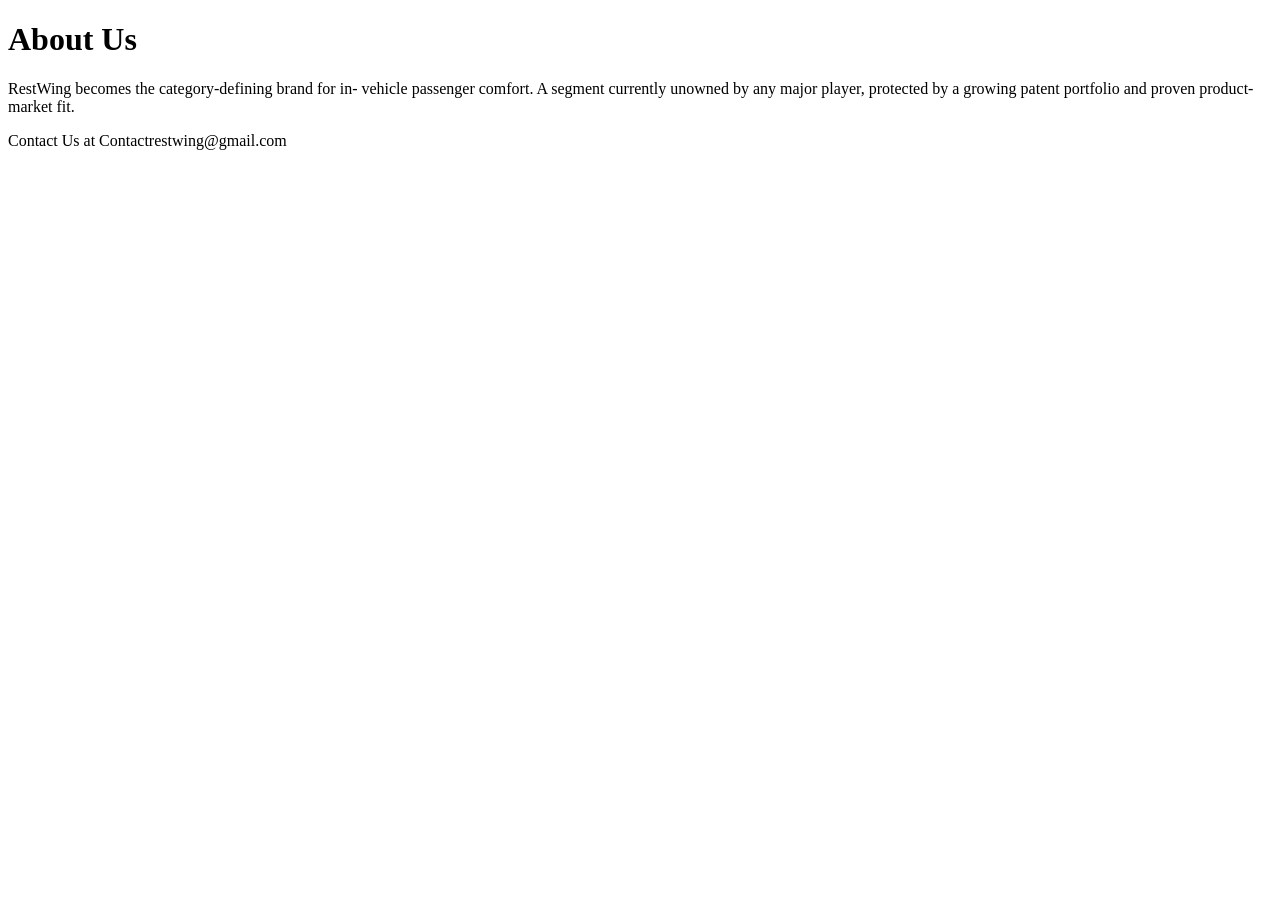
==== aboutus.html @ cfd84441 "added content to 'about us'" ====
<!DOCTYPE html>
<html lang="en">
<head>
    <meta charset="UTF-8">
    <meta name="viewport" content="width=device-width, initial-scale=1.0">
    <title>About Us</title>
</head>
<body>
    <h1>About Us</h1>
    <p>RestWing becomes the category-defining brand for in-
vehicle passenger comfort. A segment currently unowned
by any major player, protected by a growing patent
portfolio and proven product-market fit.</p>
     <footer>Contact Us at Contactrestwing@gmail.com</footer>
</body>
</html>
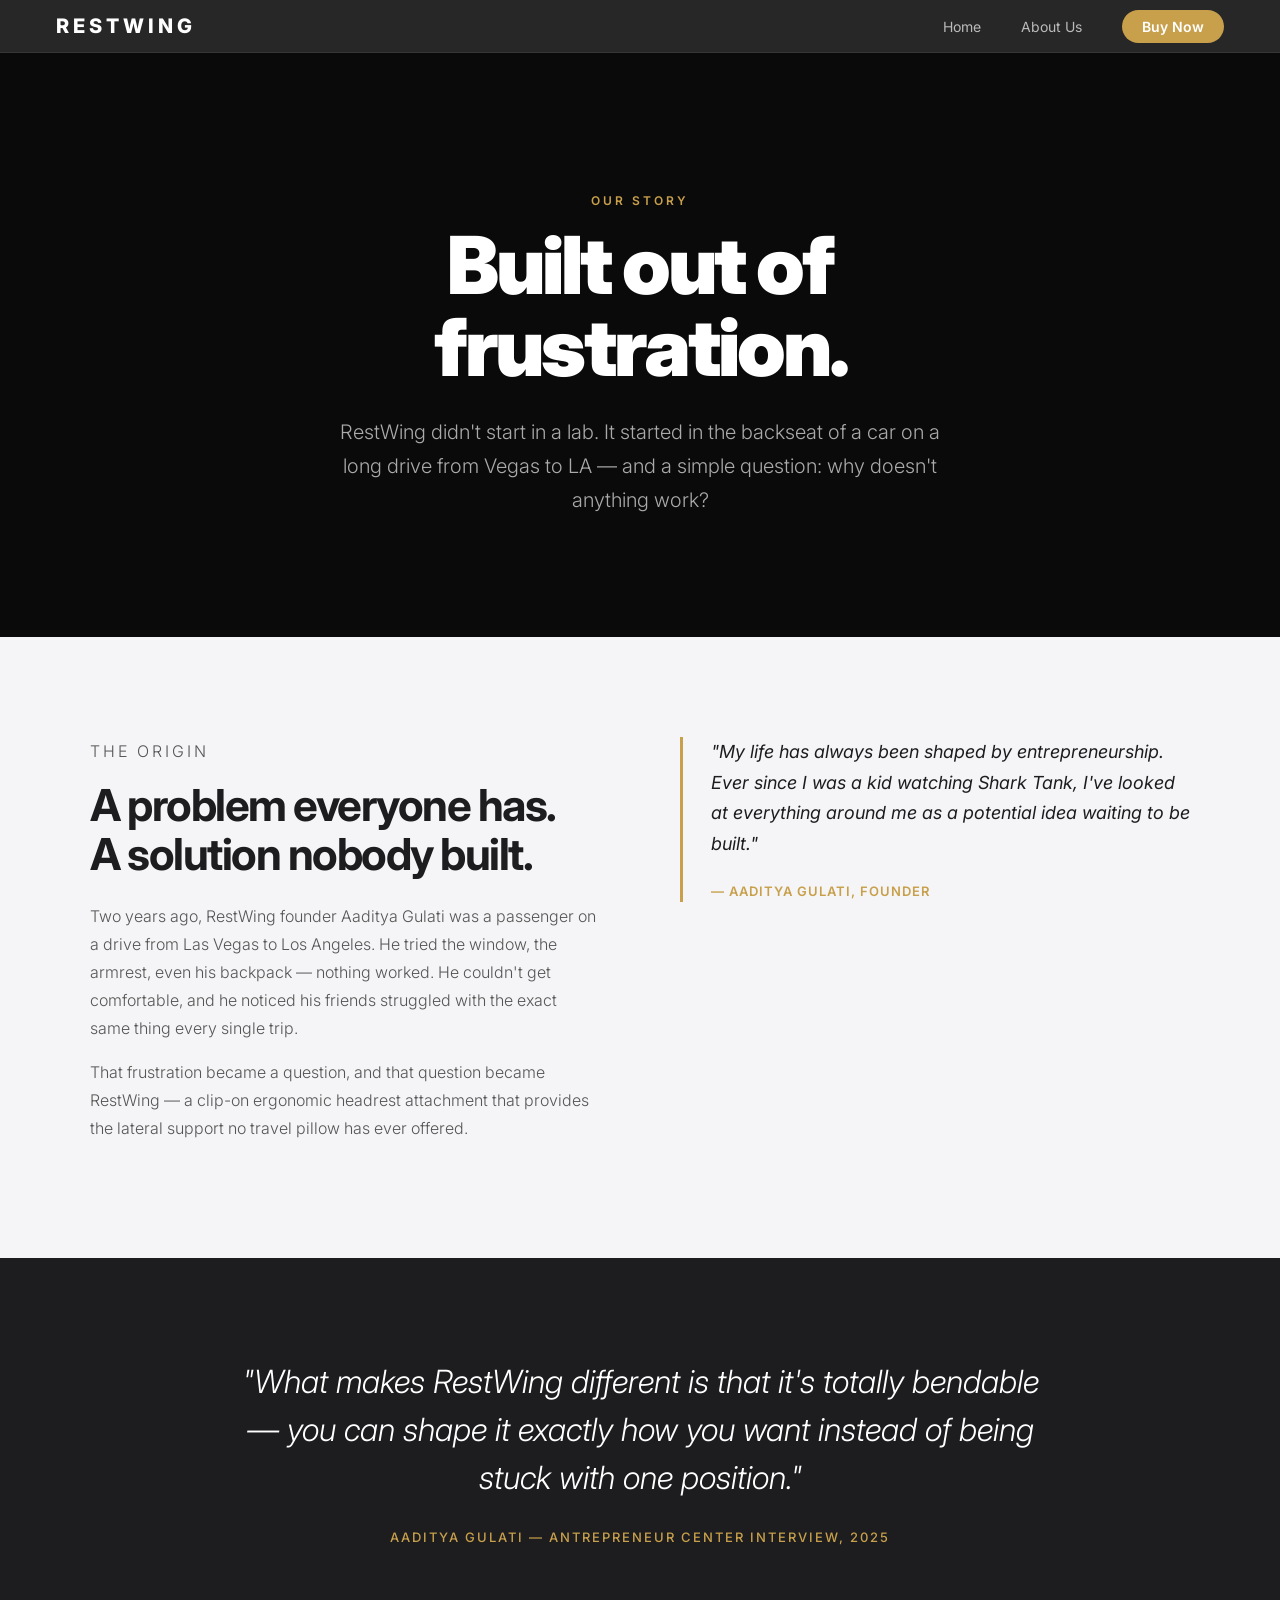
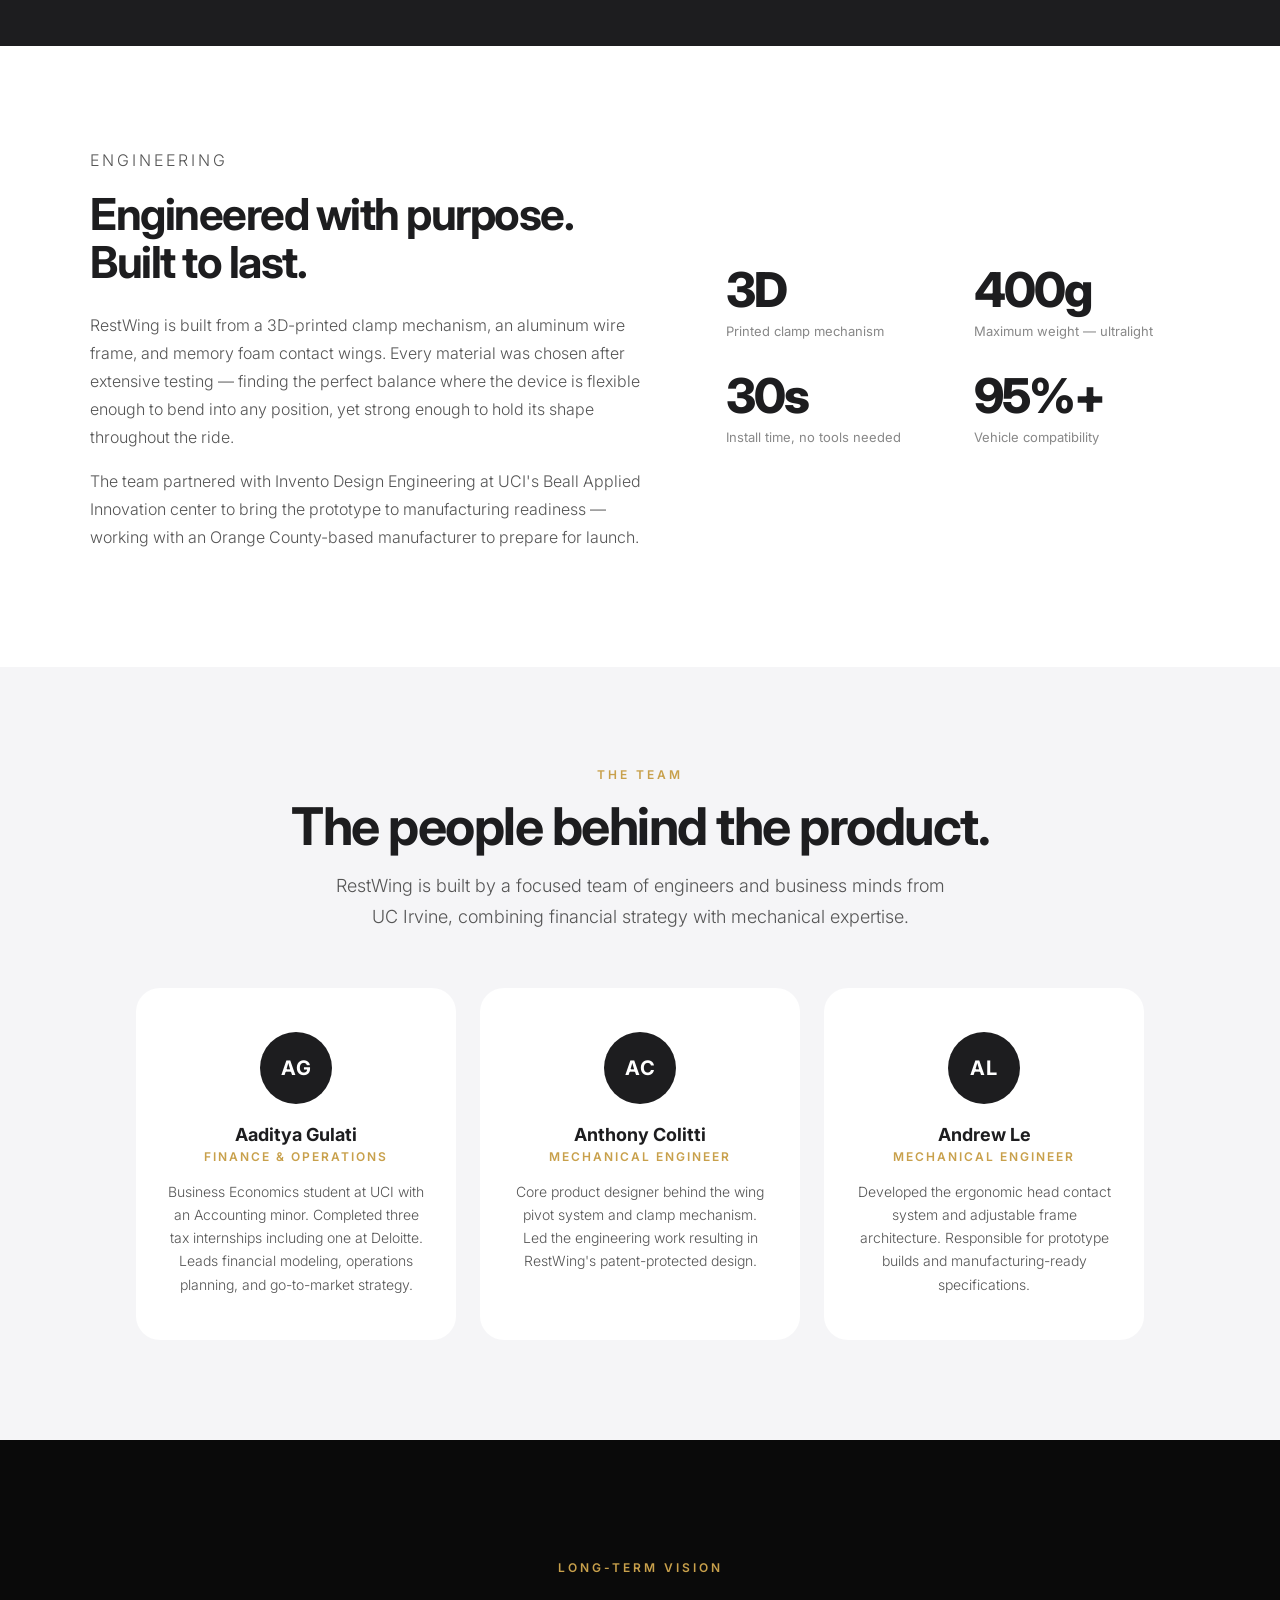
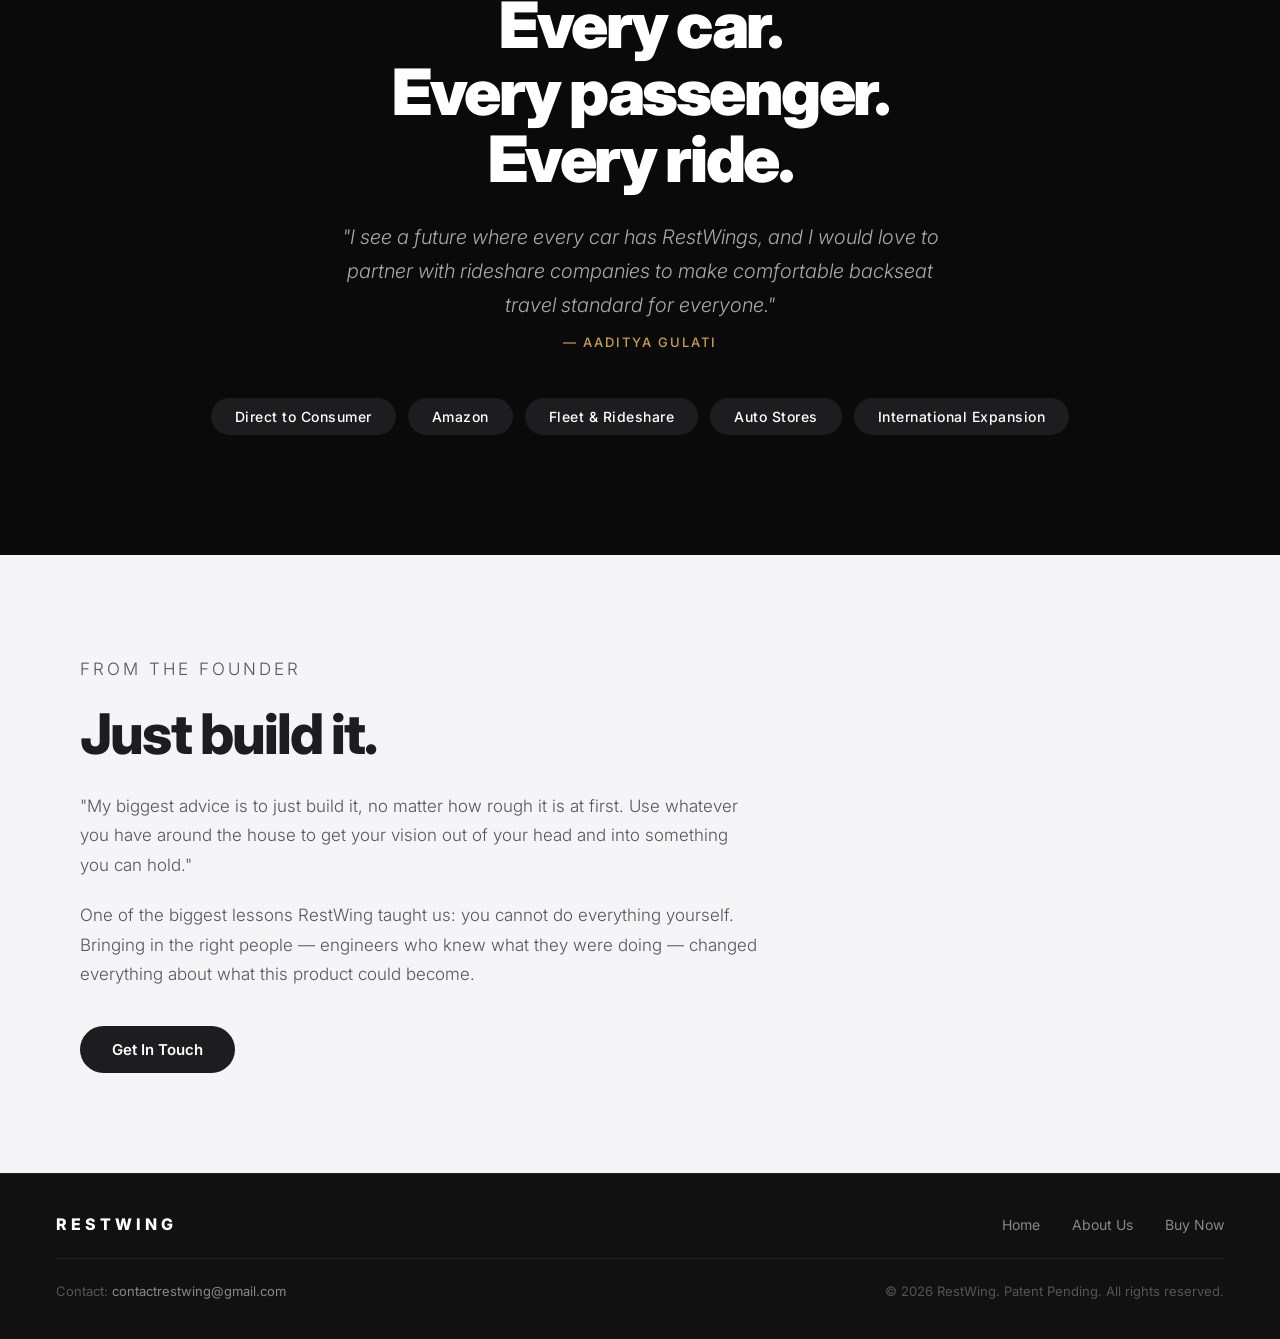
==== commit 0027fdce: "Added 'About US' UI" ====
--- a/aboutus.html
+++ b/aboutus.html
@@ -3,14 +3,205 @@
 <head>
     <meta charset="UTF-8">
     <meta name="viewport" content="width=device-width, initial-scale=1.0">
-    <title>About Us</title>
+    <title>About Us — RestWing</title>
+    <link rel="stylesheet" href="page.css">
+    <link href="https://fonts.googleapis.com/css2?family=Inter:wght@300;400;500;600;700;800;900&display=swap" rel="stylesheet">
 </head>
 <body>
-    <h1>About Us</h1>
-    <p>RestWing becomes the category-defining brand for in-
-vehicle passenger comfort. A segment currently unowned
-by any major player, protected by a growing patent
-portfolio and proven product-market fit.</p>
-     <footer>Contact Us at Contactrestwing@gmail.com</footer>
+
+    <!-- Sticky Navigation Bar -->
+    <header class="navbar">
+        <div class="nav-brand">RestWing</div>
+        <nav class="nav-links">
+            <a href="index.html">Home</a>
+            <a href="aboutus.html">About Us</a>
+            <a href="#" class="nav-cta">Buy Now</a>
+        </nav>
+    </header>
+
+    <!-- Page Hero -->
+    <section class="about-hero">
+        <p class="eyebrow center">Our Story</p>
+        <h1 class="about-hero-title">Built out of<br>frustration.</h1>
+        <p class="about-hero-sub">
+            RestWing didn't start in a lab. It started in the backseat of a car
+            on a long drive from Vegas to LA — and a simple question: why doesn't anything work?
+        </p>
+    </section>
+
+    <!-- Origin Story -->
+    <section class="story-section">
+        <div class="story-inner">
+            <div class="story-text">
+                <p class="eyebrow">The Origin</p>
+                <h2>A problem everyone has.<br>A solution nobody built.</h2>
+                <p>
+                    Two years ago, RestWing founder Aaditya Gulati was a passenger on a drive from
+                    Las Vegas to Los Angeles. He tried the window, the armrest, even his backpack —
+                    nothing worked. He couldn't get comfortable, and he noticed his friends struggled
+                    with the exact same thing every single trip.
+                </p>
+                <p>
+                    That frustration became a question, and that question became RestWing —
+                    a clip-on ergonomic headrest attachment that provides the lateral support
+                    no travel pillow has ever offered.
+                </p>
+            </div>
+            <div class="story-quote-wrap">
+                <blockquote class="story-quote">
+                    "My life has always been shaped by entrepreneurship. Ever since I was a kid
+                    watching Shark Tank, I've looked at everything around me as a potential idea
+                    waiting to be built."
+                    <cite>— Aaditya Gulati, Founder</cite>
+                </blockquote>
+            </div>
+        </div>
+    </section>
+
+    <!-- Big Pull Quote -->
+    <section class="pullquote-section">
+        <p class="pullquote-text">
+            "What makes RestWing different is that it's totally bendable —
+            you can shape it exactly how you want instead of being stuck with one position."
+        </p>
+        <span class="pullquote-attr">Aaditya Gulati &mdash; ANTrepreneur Center Interview, 2025</span>
+    </section>
+
+    <!-- How It's Built -->
+    <section class="built-section">
+        <div class="built-inner">
+            <div class="built-text">
+                <p class="eyebrow">Engineering</p>
+                <h2>Engineered with purpose.<br>Built to last.</h2>
+                <p>
+                    RestWing is built from a 3D-printed clamp mechanism, an aluminum wire frame,
+                    and memory foam contact wings. Every material was chosen after extensive testing —
+                    finding the perfect balance where the device is flexible enough to bend into any
+                    position, yet strong enough to hold its shape throughout the ride.
+                </p>
+                <p>
+                    The team partnered with Invento Design Engineering at UCI's Beall Applied
+                    Innovation center to bring the prototype to manufacturing readiness —
+                    working with an Orange County-based manufacturer to prepare for launch.
+                </p>
+            </div>
+            <div class="built-stats">
+                <div class="built-stat">
+                    <span class="built-num">3D</span>
+                    <span class="built-label">Printed clamp mechanism</span>
+                </div>
+                <div class="built-stat">
+                    <span class="built-num">400g</span>
+                    <span class="built-label">Maximum weight — ultralight</span>
+                </div>
+                <div class="built-stat">
+                    <span class="built-num">30s</span>
+                    <span class="built-label">Install time, no tools needed</span>
+                </div>
+                <div class="built-stat">
+                    <span class="built-num">95%+</span>
+                    <span class="built-label">Vehicle compatibility</span>
+                </div>
+            </div>
+        </div>
+    </section>
+
+    <!-- Team Section -->
+    <section class="team-section">
+        <p class="eyebrow center">The Team</p>
+        <h2 class="section-title center">The people behind the product.</h2>
+        <p class="section-sub center">
+            RestWing is built by a focused team of engineers and business minds from UC Irvine,
+            combining financial strategy with mechanical expertise.
+        </p>
+        <div class="team-grid">
+
+            <div class="team-card">
+                <div class="team-avatar">AG</div>
+                <h3>Aaditya Gulati</h3>
+                <p class="team-role">Finance &amp; Operations</p>
+                <p class="team-bio">
+                    Business Economics student at UCI with an Accounting minor. Completed three
+                    tax internships including one at Deloitte. Leads financial modeling, operations
+                    planning, and go-to-market strategy.
+                </p>
+            </div>
+
+            <div class="team-card">
+                <div class="team-avatar">AC</div>
+                <h3>Anthony Colitti</h3>
+                <p class="team-role">Mechanical Engineer</p>
+                <p class="team-bio">
+                    Core product designer behind the wing pivot system and clamp mechanism.
+                    Led the engineering work resulting in RestWing's patent-protected design.
+                </p>
+            </div>
+
+            <div class="team-card">
+                <div class="team-avatar">AL</div>
+                <h3>Andrew Le</h3>
+                <p class="team-role">Mechanical Engineer</p>
+                <p class="team-bio">
+                    Developed the ergonomic head contact system and adjustable frame architecture.
+                    Responsible for prototype builds and manufacturing-ready specifications.
+                </p>
+            </div>
+
+        </div>
+    </section>
+
+    <!-- Vision Section -->
+    <section class="vision-section">
+        <p class="eyebrow gold center">Long-Term Vision</p>
+        <h2 class="vision-title">Every car.<br>Every passenger.<br>Every ride.</h2>
+        <p class="vision-sub">
+            "I see a future where every car has RestWings, and I would love to partner
+            with rideshare companies to make comfortable backseat travel standard for everyone."
+        </p>
+        <span class="vision-attr">— Aaditya Gulati</span>
+        <div class="vision-tags">
+            <span class="tag">Direct to Consumer</span>
+            <span class="tag">Amazon</span>
+            <span class="tag">Fleet &amp; Rideshare</span>
+            <span class="tag">Auto Stores</span>
+            <span class="tag">International Expansion</span>
+        </div>
+    </section>
+
+    <!-- Founder Advice -->
+    <section class="advice-section">
+        <div class="advice-inner">
+            <p class="eyebrow">From the Founder</p>
+            <h2>Just build it.</h2>
+            <p>
+                "My biggest advice is to just build it, no matter how rough it is at first.
+                Use whatever you have around the house to get your vision out of your head
+                and into something you can hold."
+            </p>
+            <p>
+                One of the biggest lessons RestWing taught us: you cannot do everything yourself.
+                Bringing in the right people — engineers who knew what they were doing —
+                changed everything about what this product could become.
+            </p>
+            <a href="mailto:contactrestwing@gmail.com" class="btn-dark">Get In Touch</a>
+        </div>
+    </section>
+
+    <!-- Footer -->
+    <footer class="footer">
+        <div class="footer-top">
+            <span class="footer-brand">RestWing</span>
+            <nav class="footer-nav">
+                <a href="index.html">Home</a>
+                <a href="aboutus.html">About Us</a>
+                <a href="#">Buy Now</a>
+            </nav>
+        </div>
+        <div class="footer-bottom">
+            <p>Contact: <a href="mailto:contactrestwing@gmail.com">contactrestwing@gmail.com</a></p>
+            <p>&copy; 2026 RestWing. Patent Pending. All rights reserved.</p>
+        </div>
+    </footer>
+
 </body>
-</html>+</html>
--- a/page.css
+++ b/page.css
@@ -0,0 +1,932 @@
+/* ===========================
+   Global Reset & Base
+=========================== */
+
+* {
+    margin: 0;
+    padding: 0;
+    box-sizing: border-box;
+}
+
+body {
+    font-family: 'Inter', Arial, sans-serif;
+    background-color: #ffffff;
+    color: #1d1d1f;
+    overflow-x: hidden;
+}
+
+a {
+    text-decoration: none;
+    color: inherit;
+}
+
+
+/* ===========================
+   Shared Typography
+=========================== */
+
+.eyebrow {
+    display: block;
+    font-size: 12px;
+    font-weight: 600;
+    letter-spacing: 3px;
+    text-transform: uppercase;
+    color: #c8a04b;
+    margin-bottom: 16px;
+}
+
+.eyebrow.center { text-align: center; }
+.eyebrow.gold    { color: #c8a04b; }
+
+.section-title {
+    font-size: 52px;
+    font-weight: 700;
+    letter-spacing: -1.5px;
+    line-height: 1.1;
+    margin-bottom: 16px;
+    color: #1d1d1f;
+}
+
+.section-title.center { text-align: center; }
+
+.section-sub {
+    font-size: 18px;
+    font-weight: 300;
+    line-height: 1.7;
+    color: #555555;
+    max-width: 620px;
+    margin-bottom: 48px;
+}
+
+.section-sub.center {
+    text-align: center;
+    margin-left: auto;
+    margin-right: auto;
+}
+
+/* ===========================
+   Buttons
+=========================== */
+
+.btn-white {
+    display: inline-block;
+    background-color: #ffffff;
+    color: #0a0a0a;
+    padding: 14px 32px;
+    font-size: 15px;
+    font-weight: 600;
+    border-radius: 100px;
+    transition: background-color 0.2s, transform 0.2s;
+}
+
+.btn-white:hover {
+    background-color: #e0e0e0;
+    transform: scale(1.02);
+}
+
+.btn-outline {
+    display: inline-block;
+    color: #ffffff;
+    padding: 14px 32px;
+    font-size: 15px;
+    font-weight: 400;
+    border-radius: 100px;
+    border: 1px solid rgba(255, 255, 255, 0.35);
+    transition: background-color 0.2s, border-color 0.2s;
+}
+
+.btn-outline:hover {
+    background-color: rgba(255, 255, 255, 0.1);
+    border-color: rgba(255, 255, 255, 0.7);
+}
+
+/* ===========================
+   Navigation Bar
+=========================== */
+
+.navbar {
+    position: sticky;
+    top: 0;
+    z-index: 100;
+    background-color: rgba(10, 10, 10, 0.88);
+    backdrop-filter: blur(16px);
+    display: flex;
+    justify-content: space-between;
+    align-items: center;
+    padding: 14px 56px;
+    border-bottom: 1px solid rgba(255, 255, 255, 0.07);
+}
+
+.nav-brand {
+    font-size: 20px;
+    font-weight: 800;
+    letter-spacing: 4px;
+    text-transform: uppercase;
+    color: #ffffff;
+}
+
+.nav-links a {
+    color: #bbbbbb;
+    margin-left: 36px;
+    font-size: 14px;
+    font-weight: 400;
+    transition: color 0.2s;
+}
+
+.nav-links a:hover {
+    color: #ffffff;
+}
+
+.nav-links .nav-cta {
+    color: #ffffff;
+    background-color: #c8a04b;
+    padding: 8px 20px;
+    border-radius: 100px;
+    font-weight: 600;
+    transition: background-color 0.2s;
+}
+
+.nav-links .nav-cta:hover {
+    background-color: #b08a38;
+}
+
+/* ===========================
+   Hero Section
+=========================== */
+
+.hero {
+    min-height: 100vh;
+    background-color: #0a0a0a;
+    color: #ffffff;
+    display: flex;
+    align-items: center;
+    justify-content: space-between;
+    padding: 80px 80px;
+    gap: 60px;
+}
+
+.hero-text {
+    flex: 1;
+    max-width: 560px;
+    animation: fadeUp 0.9s ease both;
+}
+
+.hero-title {
+    font-size: 82px;
+    font-weight: 900;
+    line-height: 1.02;
+    letter-spacing: -3px;
+    margin-bottom: 24px;
+    color: #ffffff;
+}
+
+.hero-sub {
+    font-size: 18px;
+    font-weight: 300;
+    line-height: 1.7;
+    color: #aaaaaa;
+    margin-bottom: 40px;
+}
+
+.hero-buttons {
+    display: flex;
+    gap: 16px;
+    flex-wrap: wrap;
+}
+
+.hero-image-wrap {
+    flex: 1;
+    display: flex;
+    justify-content: center;
+    align-items: center;
+    animation: fadeUp 1.1s ease both;
+}
+
+.hero-img {
+    width: 100%;
+    max-width: 460px;
+    border-radius: 20px;
+}
+
+@keyframes fadeUp {
+    from {
+        opacity: 0;
+        transform: translateY(36px);
+    }
+    to {
+        opacity: 1;
+        transform: translateY(0);
+    }
+}
+
+/* ===========================
+   Stats Section
+=========================== */
+
+.stats-section {
+    background-color: #f5f5f7;
+    padding: 80px 56px;
+    text-align: center;
+}
+
+.stats-section .eyebrow {
+    margin-bottom: 52px;
+}
+
+.stats-row {
+    display: flex;
+    justify-content: center;
+    align-items: stretch;
+    max-width: 860px;
+    margin: 0 auto;
+}
+
+.stat {
+    flex: 1;
+    display: flex;
+    flex-direction: column;
+    align-items: center;
+    padding: 0 36px;
+}
+
+.stat-divider {
+    width: 1px;
+    background-color: #cccccc;
+    align-self: stretch;
+}
+
+.stat-num {
+    font-size: 66px;
+    font-weight: 800;
+    letter-spacing: -2px;
+    color: #1d1d1f;
+    line-height: 1;
+    margin-bottom: 14px;
+}
+
+.stat-label {
+    font-size: 14px;
+    font-weight: 400;
+    color: #555555;
+    line-height: 1.5;
+    text-align: center;
+    max-width: 180px;
+}
+
+/* ===========================
+   Problem Section
+=========================== */
+
+.problem-section {
+    background-color: #1d1d1f;
+    color: #ffffff;
+    padding: 100px 80px;
+}
+
+.problem-inner {
+    max-width: 680px;
+}
+
+.problem-inner h2 {
+    font-size: 56px;
+    font-weight: 700;
+    letter-spacing: -1.5px;
+    line-height: 1.1;
+    margin-bottom: 52px;
+    color: #ffffff;
+}
+
+.problem-list {
+    display: flex;
+    flex-direction: column;
+    gap: 40px;
+}
+
+.problem-item {
+    display: flex;
+    align-items: flex-start;
+    gap: 24px;
+}
+
+.problem-icon {
+    font-size: 32px;
+    flex-shrink: 0;
+}
+
+.problem-item h4 {
+    font-size: 18px;
+    font-weight: 600;
+    margin-bottom: 6px;
+    color: #ffffff;
+}
+
+.problem-item p {
+    font-size: 15px;
+    font-weight: 300;
+    color: #aaaaaa;
+    line-height: 1.65;
+}
+
+/* ===========================
+   Features Section
+=========================== */
+
+.features-section {
+    background-color: #ffffff;
+    padding: 100px 80px;
+    text-align: center;
+}
+
+.features-section .section-title {
+    margin-bottom: 12px;
+}
+
+.features-grid {
+    display: flex;
+    gap: 24px;
+    justify-content: center;
+    flex-wrap: wrap;
+    margin-top: 56px;
+}
+
+.feature-card {
+    background-color: #f5f5f7;
+    border-radius: 24px;
+    padding: 40px 28px;
+    flex: 1;
+    min-width: 200px;
+    max-width: 250px;
+    text-align: left;
+    transition: transform 0.25s ease, box-shadow 0.25s ease;
+}
+
+.feature-card:hover {
+    transform: translateY(-8px);
+    box-shadow: 0 24px 48px rgba(0, 0, 0, 0.1);
+}
+
+.feature-icon {
+    font-size: 36px;
+    margin-bottom: 20px;
+    display: block;
+}
+
+.feature-card h3 {
+    font-size: 17px;
+    font-weight: 600;
+    margin-bottom: 10px;
+    color: #1d1d1f;
+}
+
+.feature-card p {
+    font-size: 14px;
+    font-weight: 300;
+    line-height: 1.65;
+    color: #555555;
+}
+
+/* ===========================
+   In Action Section
+=========================== */
+
+.inaction-section {
+    background-color: #ffffff;
+    padding: 80px 0 0 0;
+    text-align: center;
+}
+
+.inaction-section .section-title {
+    margin-bottom: 48px;
+    padding: 0 80px;
+}
+
+.inaction-section .eyebrow {
+    padding: 0 80px;
+}
+
+.inaction-img-wrap {
+    width: 100%;
+    overflow: hidden;
+    line-height: 0;
+}
+
+.inaction-img {
+    width: 100%;
+    display: block;
+    object-fit: cover;
+}
+
+/* ===========================
+   Product Showcase
+=========================== */
+
+.showcase-section {
+    background-color: #0a0a0a;
+    display: flex;
+    align-items: center;
+    justify-content: space-between;
+    gap: 80px;
+    padding: 100px 80px;
+}
+
+.showcase-img-wrap {
+    flex: 1;
+    display: flex;
+    justify-content: center;
+}
+
+.showcase-img {
+    width: 100%;
+    max-width: 400px;
+    border-radius: 20px;
+}
+
+.showcase-text {
+    flex: 1;
+    color: #ffffff;
+    max-width: 480px;
+}
+
+.showcase-text h2 {
+    font-size: 52px;
+    font-weight: 700;
+    letter-spacing: -1.5px;
+    line-height: 1.1;
+    margin-bottom: 20px;
+    color: #ffffff;
+}
+
+.showcase-text p {
+    font-size: 16px;
+    font-weight: 300;
+    color: #aaaaaa;
+    line-height: 1.7;
+    margin-bottom: 36px;
+}
+
+/* ===========================
+   Market Section
+=========================== */
+
+.market-section {
+    background-color: #f5f5f7;
+    padding: 100px 80px;
+    text-align: center;
+}
+
+.market-tags {
+    display: flex;
+    justify-content: center;
+    flex-wrap: wrap;
+    gap: 12px;
+    margin-top: 40px;
+}
+
+.tag {
+    background-color: #1d1d1f;
+    color: #ffffff;
+    padding: 10px 24px;
+    border-radius: 100px;
+    font-size: 14px;
+    font-weight: 500;
+    letter-spacing: 0.5px;
+}
+
+/* ===========================
+   CTA Section
+=========================== */
+
+.cta-section {
+    background-color: #0a0a0a;
+    color: #ffffff;
+    text-align: center;
+    padding: 130px 80px;
+}
+
+.cta-title {
+    font-size: 72px;
+    font-weight: 900;
+    letter-spacing: -2.5px;
+    line-height: 1.05;
+    color: #ffffff;
+    margin-bottom: 20px;
+}
+
+.cta-sub {
+    font-size: 18px;
+    font-weight: 300;
+    color: #aaaaaa;
+    margin-bottom: 40px;
+}
+
+/* ===========================
+   Footer
+=========================== */
+
+.footer {
+    background-color: #111111;
+    padding: 40px 56px;
+    border-top: 1px solid rgba(255, 255, 255, 0.07);
+}
+
+.footer-top {
+    display: flex;
+    justify-content: space-between;
+    align-items: center;
+    padding-bottom: 24px;
+    border-bottom: 1px solid rgba(255, 255, 255, 0.07);
+    margin-bottom: 24px;
+}
+
+.footer-brand {
+    font-size: 16px;
+    font-weight: 800;
+    letter-spacing: 4px;
+    text-transform: uppercase;
+    color: #ffffff;
+}
+
+.footer-nav a {
+    color: #888888;
+    margin-left: 28px;
+    font-size: 14px;
+    transition: color 0.2s;
+}
+
+.footer-nav a:hover {
+    color: #ffffff;
+}
+
+.footer-bottom {
+    display: flex;
+    justify-content: space-between;
+    align-items: center;
+    color: #555555;
+    font-size: 13px;
+}
+
+.footer-bottom a {
+    color: #888888;
+    transition: color 0.2s;
+}
+
+.footer-bottom a:hover {
+    color: #ffffff;
+}
+
+
+/* ===========================
+   About Us — Page Hero
+=========================== */
+
+.about-hero {
+    background-color: #0a0a0a;
+    color: #ffffff;
+    text-align: center;
+    padding: 140px 80px 120px 80px;
+    animation: fadeUp 0.9s ease both;
+}
+
+.about-hero-title {
+    font-size: 80px;
+    font-weight: 900;
+    letter-spacing: -3px;
+    line-height: 1.02;
+    color: #ffffff;
+    margin-bottom: 28px;
+}
+
+.about-hero-sub {
+    font-size: 20px;
+    font-weight: 300;
+    color: #aaaaaa;
+    max-width: 600px;
+    margin: 0 auto;
+    line-height: 1.7;
+}
+
+/* ===========================
+   About Us — Origin Story
+=========================== */
+
+.story-section {
+    background-color: #f5f5f7;
+    padding: 100px 80px;
+}
+
+.story-inner {
+    display: flex;
+    gap: 80px;
+    align-items: flex-start;
+    max-width: 1100px;
+    margin: 0 auto;
+}
+
+.story-text {
+    flex: 1;
+}
+
+.story-text h2 {
+    font-size: 44px;
+    font-weight: 700;
+    letter-spacing: -1.5px;
+    line-height: 1.1;
+    margin-bottom: 24px;
+    color: #1d1d1f;
+}
+
+.story-text p {
+    font-size: 16px;
+    font-weight: 300;
+    line-height: 1.75;
+    color: #555555;
+    margin-bottom: 16px;
+}
+
+.story-quote-wrap {
+    flex: 1;
+    display: flex;
+    align-items: center;
+}
+
+.story-quote {
+    border-left: 3px solid #c8a04b;
+    padding-left: 28px;
+    font-size: 18px;
+    font-weight: 400;
+    line-height: 1.7;
+    color: #1d1d1f;
+    font-style: italic;
+}
+
+.story-quote cite {
+    display: block;
+    margin-top: 20px;
+    font-size: 13px;
+    font-style: normal;
+    font-weight: 600;
+    letter-spacing: 1px;
+    text-transform: uppercase;
+    color: #c8a04b;
+}
+
+/* ===========================
+   About Us — Pull Quote
+=========================== */
+
+.pullquote-section {
+    background-color: #1d1d1f;
+    padding: 100px 80px;
+    text-align: center;
+}
+
+.pullquote-text {
+    font-size: 32px;
+    font-weight: 300;
+    line-height: 1.5;
+    color: #ffffff;
+    max-width: 820px;
+    margin: 0 auto 24px auto;
+    font-style: italic;
+}
+
+.pullquote-attr {
+    font-size: 13px;
+    font-weight: 500;
+    letter-spacing: 2px;
+    text-transform: uppercase;
+    color: #c8a04b;
+}
+
+/* ===========================
+   About Us — Engineering
+=========================== */
+
+.built-section {
+    background-color: #ffffff;
+    padding: 100px 80px;
+}
+
+.built-inner {
+    display: flex;
+    gap: 80px;
+    align-items: center;
+    max-width: 1100px;
+    margin: 0 auto;
+}
+
+.built-text {
+    flex: 1.2;
+}
+
+.built-text h2 {
+    font-size: 44px;
+    font-weight: 700;
+    letter-spacing: -1.5px;
+    line-height: 1.1;
+    margin-bottom: 24px;
+    color: #1d1d1f;
+}
+
+.built-text p {
+    font-size: 16px;
+    font-weight: 300;
+    line-height: 1.75;
+    color: #555555;
+    margin-bottom: 16px;
+}
+
+.built-stats {
+    flex: 1;
+    display: grid;
+    grid-template-columns: 1fr 1fr;
+    gap: 32px;
+}
+
+.built-stat {
+    display: flex;
+    flex-direction: column;
+}
+
+.built-num {
+    font-size: 48px;
+    font-weight: 800;
+    letter-spacing: -2px;
+    color: #1d1d1f;
+    line-height: 1;
+    margin-bottom: 8px;
+}
+
+.built-label {
+    font-size: 13px;
+    font-weight: 400;
+    color: #888888;
+    line-height: 1.4;
+}
+
+/* ===========================
+   About Us — Team
+=========================== */
+
+.team-section {
+    background-color: #f5f5f7;
+    padding: 100px 80px;
+    text-align: center;
+}
+
+.team-grid {
+    display: flex;
+    gap: 24px;
+    justify-content: center;
+    margin-top: 56px;
+    flex-wrap: wrap;
+}
+
+.team-card {
+    background-color: #ffffff;
+    border-radius: 24px;
+    padding: 44px 32px;
+    flex: 1;
+    min-width: 240px;
+    max-width: 320px;
+    text-align: center;
+    transition: transform 0.25s ease, box-shadow 0.25s ease;
+}
+
+.team-card:hover {
+    transform: translateY(-8px);
+    box-shadow: 0 24px 48px rgba(0, 0, 0, 0.08);
+}
+
+.team-avatar {
+    width: 72px;
+    height: 72px;
+    border-radius: 50%;
+    background-color: #1d1d1f;
+    color: #ffffff;
+    font-size: 20px;
+    font-weight: 700;
+    display: flex;
+    align-items: center;
+    justify-content: center;
+    margin: 0 auto 20px auto;
+    letter-spacing: 1px;
+}
+
+.team-card h3 {
+    font-size: 18px;
+    font-weight: 700;
+    color: #1d1d1f;
+    margin-bottom: 4px;
+}
+
+.team-role {
+    font-size: 12px;
+    font-weight: 600;
+    letter-spacing: 2px;
+    text-transform: uppercase;
+    color: #c8a04b;
+    margin-bottom: 16px;
+    display: block;
+}
+
+.team-bio {
+    font-size: 14px;
+    font-weight: 300;
+    line-height: 1.65;
+    color: #555555;
+}
+
+/* ===========================
+   About Us — Vision
+=========================== */
+
+.vision-section {
+    background-color: #0a0a0a;
+    color: #ffffff;
+    text-align: center;
+    padding: 120px 80px;
+}
+
+.vision-title {
+    font-size: 64px;
+    font-weight: 900;
+    letter-spacing: -2.5px;
+    line-height: 1.05;
+    color: #ffffff;
+    margin-bottom: 28px;
+}
+
+.vision-sub {
+    font-size: 20px;
+    font-weight: 300;
+    color: #aaaaaa;
+    max-width: 640px;
+    margin: 0 auto 12px auto;
+    line-height: 1.7;
+    font-style: italic;
+}
+
+.vision-attr {
+    display: block;
+    font-size: 13px;
+    font-weight: 500;
+    letter-spacing: 2px;
+    text-transform: uppercase;
+    color: #c8a04b;
+    margin-bottom: 48px;
+}
+
+.vision-tags {
+    display: flex;
+    justify-content: center;
+    flex-wrap: wrap;
+    gap: 12px;
+}
+
+/* ===========================
+   About Us — Founder Advice
+=========================== */
+
+.advice-section {
+    background-color: #f5f5f7;
+    padding: 100px 80px;
+}
+
+.advice-inner {
+    max-width: 680px;
+}
+
+.advice-inner h2 {
+    font-size: 56px;
+    font-weight: 800;
+    letter-spacing: -2px;
+    line-height: 1.05;
+    color: #1d1d1f;
+    margin-bottom: 28px;
+}
+
+.advice-inner p {
+    font-size: 17px;
+    font-weight: 300;
+    line-height: 1.75;
+    color: #555555;
+    margin-bottom: 20px;
+}
+
+.btn-dark {
+    display: inline-block;
+    background-color: #1d1d1f;
+    color: #ffffff;
+    padding: 14px 32px;
+    font-size: 15px;
+    font-weight: 600;
+    border-radius: 100px;
+    margin-top: 16px;
+    transition: background-color 0.2s, transform 0.2s;
+}
+
+.btn-dark:hover {
+    background-color: #333333;
+    transform: scale(1.02);
+}
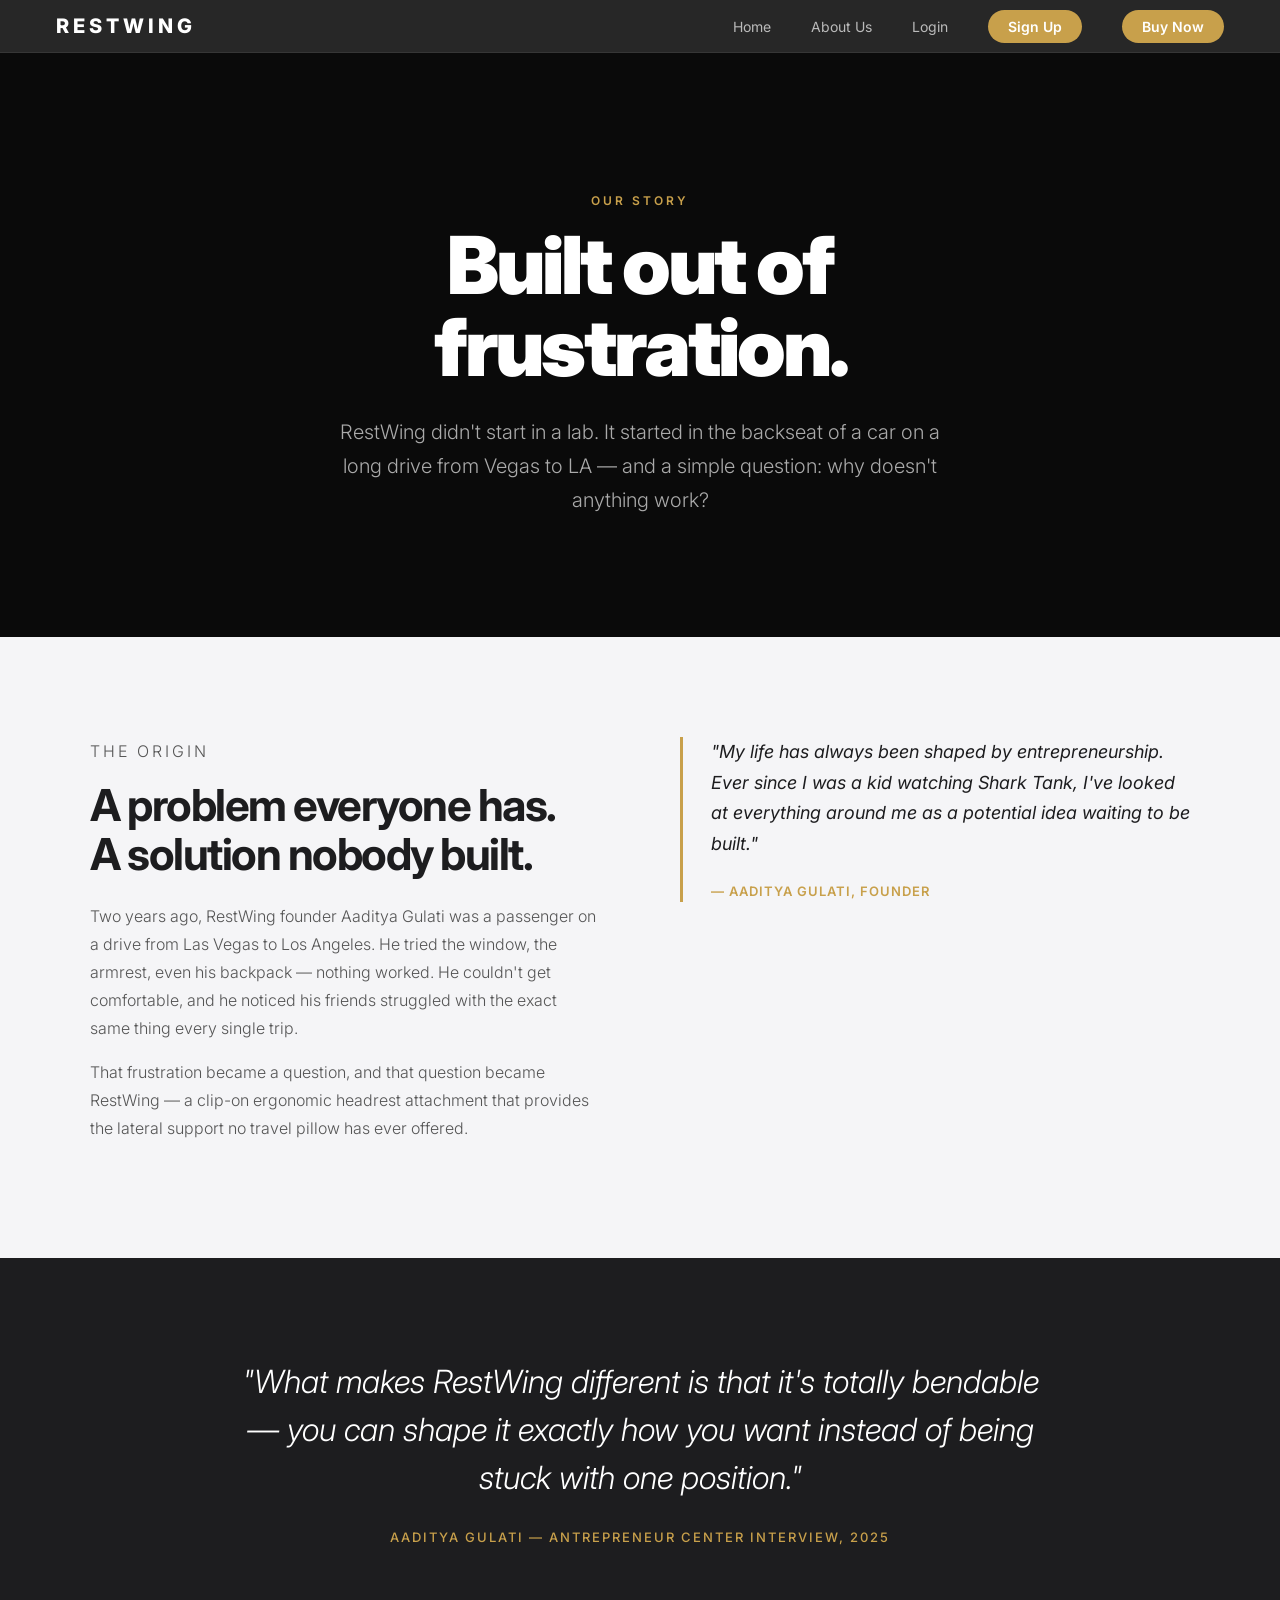
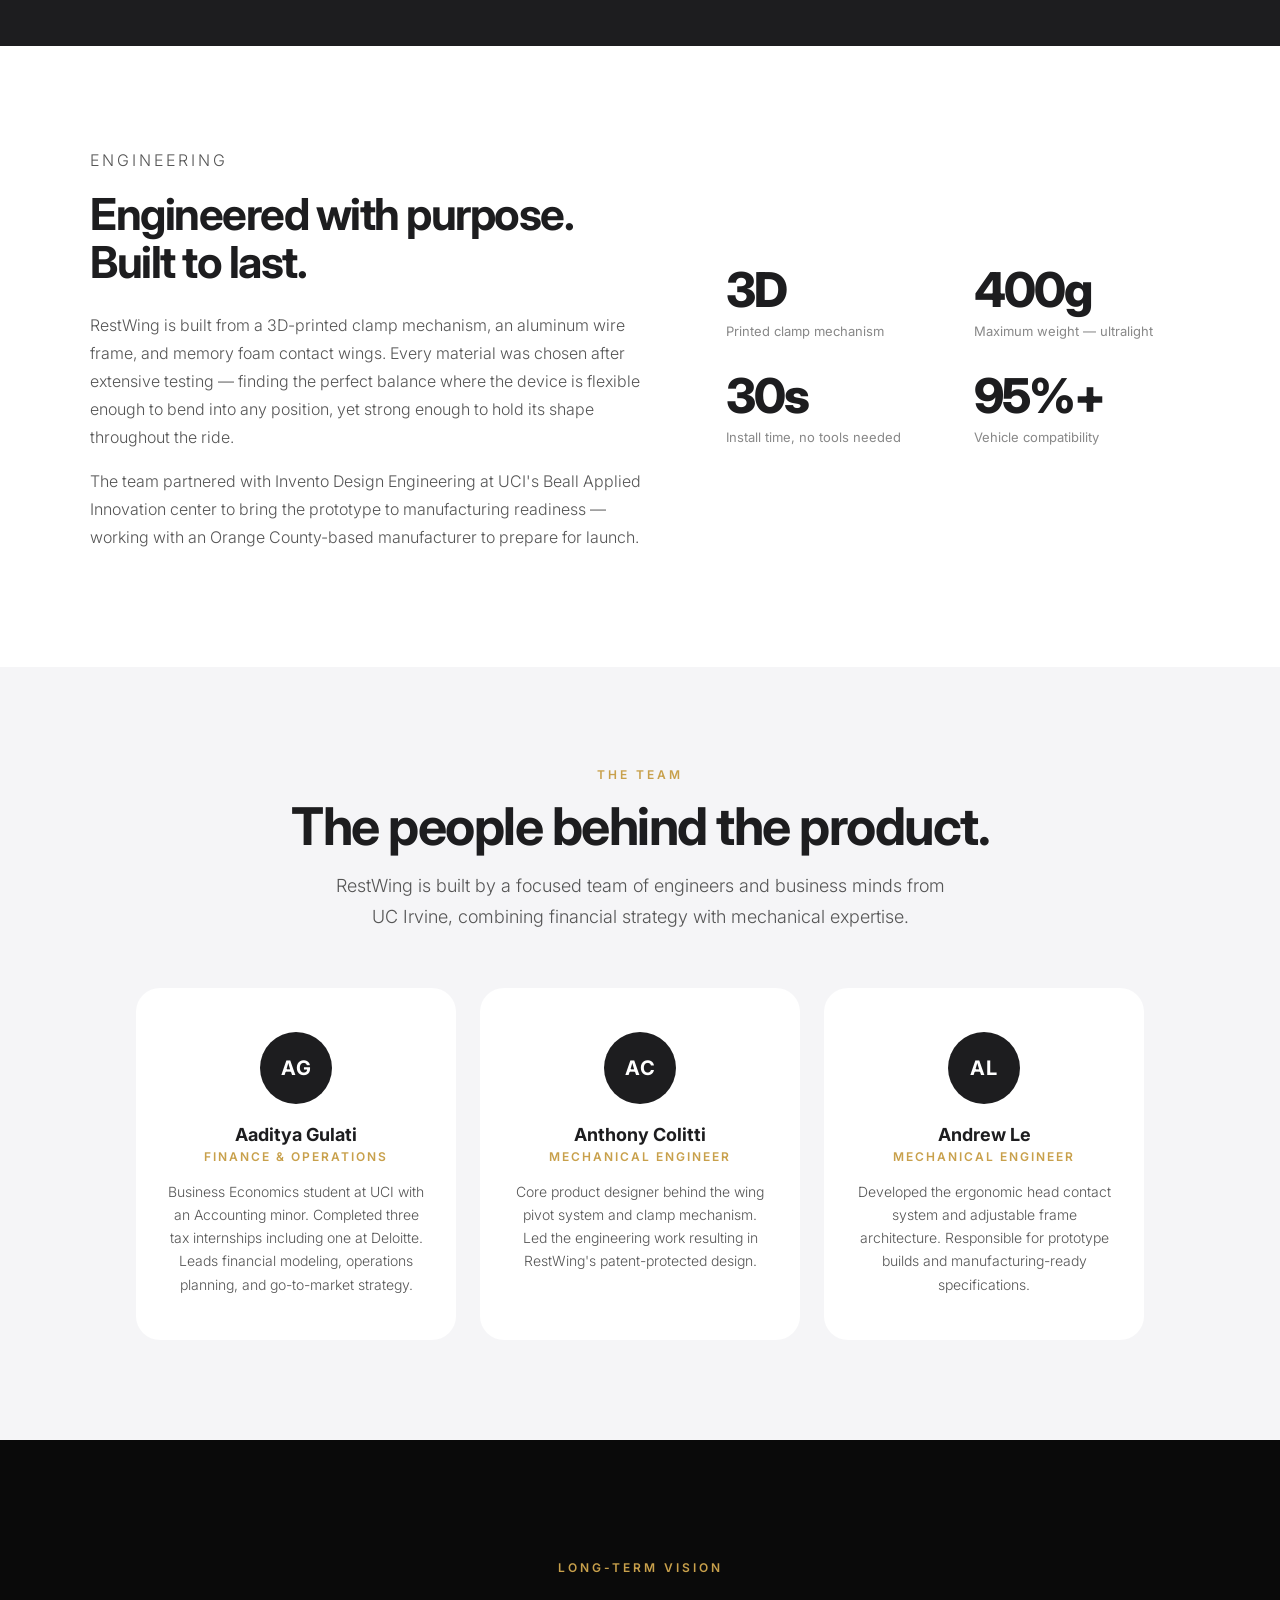
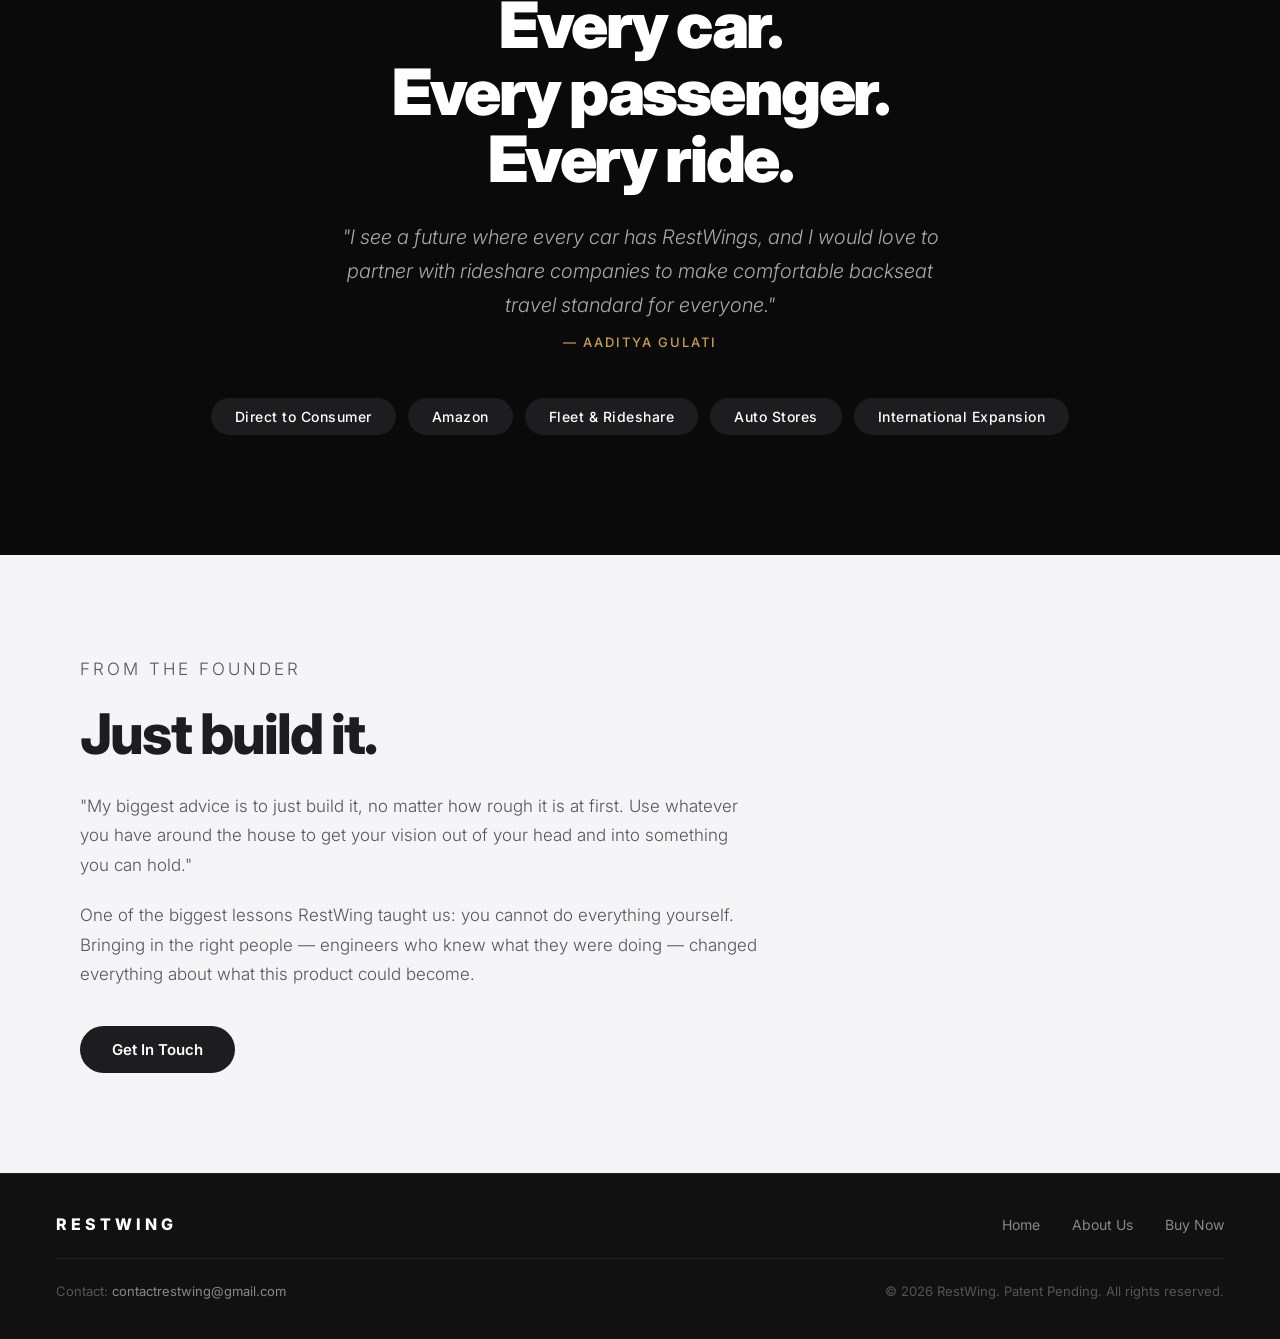
==== commit 6d9f4c53: "Updated Navigation Bar" ====
--- a/aboutus.html
+++ b/aboutus.html
@@ -1,207 +1,228 @@
-<!DOCTYPE html>
+<!doctype html>
 <html lang="en">
-<head>
-    <meta charset="UTF-8">
-    <meta name="viewport" content="width=device-width, initial-scale=1.0">
+  <head>
+    <meta charset="UTF-8" />
+    <meta name="viewport" content="width=device-width, initial-scale=1.0" />
     <title>About Us — RestWing</title>
-    <link rel="stylesheet" href="page.css">
-    <link href="https://fonts.googleapis.com/css2?family=Inter:wght@300;400;500;600;700;800;900&display=swap" rel="stylesheet">
-</head>
-<body>
-
+    <link rel="stylesheet" href="page.css" />
+    <link
+      href="https://fonts.googleapis.com/css2?family=Inter:wght@300;400;500;600;700;800;900&display=swap"
+      rel="stylesheet"
+    />
+  </head>
+
+  <body>
     <!-- Sticky Navigation Bar -->
     <header class="navbar">
-        <div class="nav-brand">RestWing</div>
-        <nav class="nav-links">
-            <a href="index.html">Home</a>
-            <a href="aboutus.html">About Us</a>
-            <a href="#" class="nav-cta">Buy Now</a>
-        </nav>
+      <div class="nav-brand">RestWing</div>
+      <nav class="nav-links">
+        <a href="index.html">Home</a>
+        <a href="aboutus.html">About Us</a>
+        <a href="login.html">Login</a>
+        <a href="signup.html" class="nav-cta">Sign Up</a>
+        <a href="buynow.html" class="nav-cta">Buy Now</a>
+      </nav>
     </header>
 
     <!-- Page Hero -->
     <section class="about-hero">
-        <p class="eyebrow center">Our Story</p>
-        <h1 class="about-hero-title">Built out of<br>frustration.</h1>
-        <p class="about-hero-sub">
-            RestWing didn't start in a lab. It started in the backseat of a car
-            on a long drive from Vegas to LA — and a simple question: why doesn't anything work?
-        </p>
+      <p class="eyebrow center">Our Story</p>
+      <h1 class="about-hero-title">Built out of<br />frustration.</h1>
+      <p class="about-hero-sub">
+        RestWing didn't start in a lab. It started in the backseat of a car on a
+        long drive from Vegas to LA — and a simple question: why doesn't
+        anything work?
+      </p>
     </section>
 
     <!-- Origin Story -->
     <section class="story-section">
-        <div class="story-inner">
-            <div class="story-text">
-                <p class="eyebrow">The Origin</p>
-                <h2>A problem everyone has.<br>A solution nobody built.</h2>
-                <p>
-                    Two years ago, RestWing founder Aaditya Gulati was a passenger on a drive from
-                    Las Vegas to Los Angeles. He tried the window, the armrest, even his backpack —
-                    nothing worked. He couldn't get comfortable, and he noticed his friends struggled
-                    with the exact same thing every single trip.
-                </p>
-                <p>
-                    That frustration became a question, and that question became RestWing —
-                    a clip-on ergonomic headrest attachment that provides the lateral support
-                    no travel pillow has ever offered.
-                </p>
-            </div>
-            <div class="story-quote-wrap">
-                <blockquote class="story-quote">
-                    "My life has always been shaped by entrepreneurship. Ever since I was a kid
-                    watching Shark Tank, I've looked at everything around me as a potential idea
-                    waiting to be built."
-                    <cite>— Aaditya Gulati, Founder</cite>
-                </blockquote>
-            </div>
-        </div>
+      <div class="story-inner">
+        <div class="story-text">
+          <p class="eyebrow">The Origin</p>
+          <h2>A problem everyone has.<br />A solution nobody built.</h2>
+          <p>
+            Two years ago, RestWing founder Aaditya Gulati was a passenger on a
+            drive from Las Vegas to Los Angeles. He tried the window, the
+            armrest, even his backpack — nothing worked. He couldn't get
+            comfortable, and he noticed his friends struggled with the exact
+            same thing every single trip.
+          </p>
+          <p>
+            That frustration became a question, and that question became
+            RestWing — a clip-on ergonomic headrest attachment that provides the
+            lateral support no travel pillow has ever offered.
+          </p>
+        </div>
+        <div class="story-quote-wrap">
+          <blockquote class="story-quote">
+            "My life has always been shaped by entrepreneurship. Ever since I
+            was a kid watching Shark Tank, I've looked at everything around me
+            as a potential idea waiting to be built."
+            <cite>— Aaditya Gulati, Founder</cite>
+          </blockquote>
+        </div>
+      </div>
     </section>
 
     <!-- Big Pull Quote -->
     <section class="pullquote-section">
-        <p class="pullquote-text">
-            "What makes RestWing different is that it's totally bendable —
-            you can shape it exactly how you want instead of being stuck with one position."
-        </p>
-        <span class="pullquote-attr">Aaditya Gulati &mdash; ANTrepreneur Center Interview, 2025</span>
+      <p class="pullquote-text">
+        "What makes RestWing different is that it's totally bendable — you can
+        shape it exactly how you want instead of being stuck with one position."
+      </p>
+      <span class="pullquote-attr"
+        >Aaditya Gulati &mdash; ANTrepreneur Center Interview, 2025</span
+      >
     </section>
 
     <!-- How It's Built -->
     <section class="built-section">
-        <div class="built-inner">
-            <div class="built-text">
-                <p class="eyebrow">Engineering</p>
-                <h2>Engineered with purpose.<br>Built to last.</h2>
-                <p>
-                    RestWing is built from a 3D-printed clamp mechanism, an aluminum wire frame,
-                    and memory foam contact wings. Every material was chosen after extensive testing —
-                    finding the perfect balance where the device is flexible enough to bend into any
-                    position, yet strong enough to hold its shape throughout the ride.
-                </p>
-                <p>
-                    The team partnered with Invento Design Engineering at UCI's Beall Applied
-                    Innovation center to bring the prototype to manufacturing readiness —
-                    working with an Orange County-based manufacturer to prepare for launch.
-                </p>
-            </div>
-            <div class="built-stats">
-                <div class="built-stat">
-                    <span class="built-num">3D</span>
-                    <span class="built-label">Printed clamp mechanism</span>
-                </div>
-                <div class="built-stat">
-                    <span class="built-num">400g</span>
-                    <span class="built-label">Maximum weight — ultralight</span>
-                </div>
-                <div class="built-stat">
-                    <span class="built-num">30s</span>
-                    <span class="built-label">Install time, no tools needed</span>
-                </div>
-                <div class="built-stat">
-                    <span class="built-num">95%+</span>
-                    <span class="built-label">Vehicle compatibility</span>
-                </div>
-            </div>
-        </div>
+      <div class="built-inner">
+        <div class="built-text">
+          <p class="eyebrow">Engineering</p>
+          <h2>Engineered with purpose.<br />Built to last.</h2>
+          <p>
+            RestWing is built from a 3D-printed clamp mechanism, an aluminum
+            wire frame, and memory foam contact wings. Every material was chosen
+            after extensive testing — finding the perfect balance where the
+            device is flexible enough to bend into any position, yet strong
+            enough to hold its shape throughout the ride.
+          </p>
+          <p>
+            The team partnered with Invento Design Engineering at UCI's Beall
+            Applied Innovation center to bring the prototype to manufacturing
+            readiness — working with an Orange County-based manufacturer to
+            prepare for launch.
+          </p>
+        </div>
+        <div class="built-stats">
+          <div class="built-stat">
+            <span class="built-num">3D</span>
+            <span class="built-label">Printed clamp mechanism</span>
+          </div>
+          <div class="built-stat">
+            <span class="built-num">400g</span>
+            <span class="built-label">Maximum weight — ultralight</span>
+          </div>
+          <div class="built-stat">
+            <span class="built-num">30s</span>
+            <span class="built-label">Install time, no tools needed</span>
+          </div>
+          <div class="built-stat">
+            <span class="built-num">95%+</span>
+            <span class="built-label">Vehicle compatibility</span>
+          </div>
+        </div>
+      </div>
     </section>
 
     <!-- Team Section -->
     <section class="team-section">
-        <p class="eyebrow center">The Team</p>
-        <h2 class="section-title center">The people behind the product.</h2>
-        <p class="section-sub center">
-            RestWing is built by a focused team of engineers and business minds from UC Irvine,
-            combining financial strategy with mechanical expertise.
-        </p>
-        <div class="team-grid">
-
-            <div class="team-card">
-                <div class="team-avatar">AG</div>
-                <h3>Aaditya Gulati</h3>
-                <p class="team-role">Finance &amp; Operations</p>
-                <p class="team-bio">
-                    Business Economics student at UCI with an Accounting minor. Completed three
-                    tax internships including one at Deloitte. Leads financial modeling, operations
-                    planning, and go-to-market strategy.
-                </p>
-            </div>
-
-            <div class="team-card">
-                <div class="team-avatar">AC</div>
-                <h3>Anthony Colitti</h3>
-                <p class="team-role">Mechanical Engineer</p>
-                <p class="team-bio">
-                    Core product designer behind the wing pivot system and clamp mechanism.
-                    Led the engineering work resulting in RestWing's patent-protected design.
-                </p>
-            </div>
-
-            <div class="team-card">
-                <div class="team-avatar">AL</div>
-                <h3>Andrew Le</h3>
-                <p class="team-role">Mechanical Engineer</p>
-                <p class="team-bio">
-                    Developed the ergonomic head contact system and adjustable frame architecture.
-                    Responsible for prototype builds and manufacturing-ready specifications.
-                </p>
-            </div>
-
-        </div>
+      <p class="eyebrow center">The Team</p>
+      <h2 class="section-title center">The people behind the product.</h2>
+      <p class="section-sub center">
+        RestWing is built by a focused team of engineers and business minds from
+        UC Irvine, combining financial strategy with mechanical expertise.
+      </p>
+      <div class="team-grid">
+        <div class="team-card">
+          <div class="team-avatar">AG</div>
+          <h3>Aaditya Gulati</h3>
+          <p class="team-role">Finance &amp; Operations</p>
+          <p class="team-bio">
+            Business Economics student at UCI with an Accounting minor.
+            Completed three tax internships including one at Deloitte. Leads
+            financial modeling, operations planning, and go-to-market strategy.
+          </p>
+        </div>
+
+        <div class="team-card">
+          <div class="team-avatar">AC</div>
+          <h3>Anthony Colitti</h3>
+          <p class="team-role">Mechanical Engineer</p>
+          <p class="team-bio">
+            Core product designer behind the wing pivot system and clamp
+            mechanism. Led the engineering work resulting in RestWing's
+            patent-protected design.
+          </p>
+        </div>
+
+        <div class="team-card">
+          <div class="team-avatar">AL</div>
+          <h3>Andrew Le</h3>
+          <p class="team-role">Mechanical Engineer</p>
+          <p class="team-bio">
+            Developed the ergonomic head contact system and adjustable frame
+            architecture. Responsible for prototype builds and
+            manufacturing-ready specifications.
+          </p>
+        </div>
+      </div>
     </section>
 
     <!-- Vision Section -->
     <section class="vision-section">
-        <p class="eyebrow gold center">Long-Term Vision</p>
-        <h2 class="vision-title">Every car.<br>Every passenger.<br>Every ride.</h2>
-        <p class="vision-sub">
-            "I see a future where every car has RestWings, and I would love to partner
-            with rideshare companies to make comfortable backseat travel standard for everyone."
-        </p>
-        <span class="vision-attr">— Aaditya Gulati</span>
-        <div class="vision-tags">
-            <span class="tag">Direct to Consumer</span>
-            <span class="tag">Amazon</span>
-            <span class="tag">Fleet &amp; Rideshare</span>
-            <span class="tag">Auto Stores</span>
-            <span class="tag">International Expansion</span>
-        </div>
+      <p class="eyebrow gold center">Long-Term Vision</p>
+      <h2 class="vision-title">
+        Every car.<br />Every passenger.<br />Every ride.
+      </h2>
+      <p class="vision-sub">
+        "I see a future where every car has RestWings, and I would love to
+        partner with rideshare companies to make comfortable backseat travel
+        standard for everyone."
+      </p>
+      <span class="vision-attr">— Aaditya Gulati</span>
+      <div class="vision-tags">
+        <span class="tag">Direct to Consumer</span>
+        <span class="tag">Amazon</span>
+        <span class="tag">Fleet &amp; Rideshare</span>
+        <span class="tag">Auto Stores</span>
+        <span class="tag">International Expansion</span>
+      </div>
     </section>
 
     <!-- Founder Advice -->
     <section class="advice-section">
-        <div class="advice-inner">
-            <p class="eyebrow">From the Founder</p>
-            <h2>Just build it.</h2>
-            <p>
-                "My biggest advice is to just build it, no matter how rough it is at first.
-                Use whatever you have around the house to get your vision out of your head
-                and into something you can hold."
-            </p>
-            <p>
-                One of the biggest lessons RestWing taught us: you cannot do everything yourself.
-                Bringing in the right people — engineers who knew what they were doing —
-                changed everything about what this product could become.
-            </p>
-            <a href="mailto:contactrestwing@gmail.com" class="btn-dark">Get In Touch</a>
-        </div>
+      <div class="advice-inner">
+        <p class="eyebrow">From the Founder</p>
+        <h2>Just build it.</h2>
+        <p>
+          "My biggest advice is to just build it, no matter how rough it is at
+          first. Use whatever you have around the house to get your vision out
+          of your head and into something you can hold."
+        </p>
+        <p>
+          One of the biggest lessons RestWing taught us: you cannot do
+          everything yourself. Bringing in the right people — engineers who knew
+          what they were doing — changed everything about what this product
+          could become.
+        </p>
+        <a href="mailto:contactrestwing@gmail.com" class="btn-dark"
+          >Get In Touch</a
+        >
+      </div>
     </section>
 
     <!-- Footer -->
     <footer class="footer">
-        <div class="footer-top">
-            <span class="footer-brand">RestWing</span>
-            <nav class="footer-nav">
-                <a href="index.html">Home</a>
-                <a href="aboutus.html">About Us</a>
-                <a href="#">Buy Now</a>
-            </nav>
-        </div>
-        <div class="footer-bottom">
-            <p>Contact: <a href="mailto:contactrestwing@gmail.com">contactrestwing@gmail.com</a></p>
-            <p>&copy; 2026 RestWing. Patent Pending. All rights reserved.</p>
-        </div>
+      <div class="footer-top">
+        <span class="footer-brand">RestWing</span>
+        <nav class="footer-nav">
+          <a href="index.html">Home</a>
+          <a href="aboutus.html">About Us</a>
+          <a href="#">Buy Now</a>
+        </nav>
+      </div>
+      <div class="footer-bottom">
+        <p>
+          Contact:
+          <a href="mailto:contactrestwing@gmail.com"
+            >contactrestwing@gmail.com</a
+          >
+        </p>
+        <p>&copy; 2026 RestWing. Patent Pending. All rights reserved.</p>
+      </div>
     </footer>
-
-</body>
+  </body>
 </html>
--- a/page.css
+++ b/page.css
@@ -519,6 +519,42 @@
     margin-bottom: 40px;
 }
 
+.waitlist-form {
+    display: flex;
+    gap: 12px;
+    justify-content: center;
+    flex-wrap: wrap;
+}
+
+.waitlist-form input[type="email"] {
+    padding: 14px 20px;
+    border-radius: 100px;
+    border: 1px solid rgba(255,255,255,0.2);
+    background-color: rgba(255,255,255,0.08);
+    color: #ffffff;
+    font-size: 15px;
+    font-family: 'Inter', Arial, sans-serif;
+    font-weight: 300;
+    width: 280px;
+    outline: none;
+    transition: border-color 0.2s;
+}
+
+.waitlist-form input[type="email"]:focus {
+    border-color: rgba(255,255,255,0.5);
+}
+
+.waitlist-form input::placeholder {
+    color: rgba(255,255,255,0.35);
+}
+
+.waitlist-msg {
+    font-size: 16px;
+    font-weight: 400;
+    color: #c8a04b;
+    margin-top: 8px;
+}
+
 /* ===========================
    Footer
 =========================== */
@@ -572,6 +608,470 @@
 
 .footer-bottom a:hover {
     color: #ffffff;
+}
+
+
+/* ===========================
+   Buy Now — Product Section
+=========================== */
+
+/* --- Stock Badge & Out of Stock --- */
+
+.stock-badge {
+    font-size: 12px;
+    font-weight: 600;
+    padding: 4px 12px;
+    border-radius: 100px;
+    letter-spacing: 0.5px;
+}
+
+.badge-in-stock {
+    background-color: #e8f5e9;
+    color: #2e7d32;
+}
+
+.badge-low-stock {
+    background-color: #fff3e0;
+    color: #e65100;
+}
+
+.out-of-stock-msg {
+    background-color: #fef2f2;
+    border: 1px solid #fecaca;
+    color: #b91c1c;
+    font-size: 14px;
+    font-weight: 400;
+    padding: 14px 18px;
+    border-radius: 12px;
+    margin-bottom: 20px;
+    line-height: 1.6;
+}
+
+.out-of-stock-msg a {
+    color: #b91c1c;
+    font-weight: 600;
+    text-decoration: underline;
+}
+
+.btn-disabled {
+    opacity: 0.4;
+    cursor: not-allowed;
+    pointer-events: none;
+}
+
+.product-section {
+    background-color: #ffffff;
+    display: flex;
+    align-items: flex-start;
+    gap: 64px;
+    padding: 64px 80px;
+    min-height: 100vh;
+}
+
+/* --- Gallery --- */
+
+.gallery {
+    flex: 1.1;
+    position: sticky;
+    top: 80px;
+}
+
+/* Hide the radio inputs visually */
+.gallery input[type="radio"] {
+    display: none;
+}
+
+/* Only show the active main image */
+.gallery-img {
+    display: none;
+    width: 100%;
+    border-radius: 20px;
+    background-color: #f5f5f7;
+}
+
+#p1:checked ~ .gallery-main .gallery-img-1 { display: block; }
+#p2:checked ~ .gallery-main .gallery-img-2 { display: block; }
+
+.gallery-thumbs {
+    display: flex;
+    gap: 12px;
+    margin-top: 16px;
+}
+
+.thumb {
+    flex: 1;
+    cursor: pointer;
+    border-radius: 12px;
+    overflow: hidden;
+    border: 2px solid transparent;
+    transition: border-color 0.2s;
+}
+
+.thumb img {
+    width: 100%;
+    display: block;
+    border-radius: 10px;
+}
+
+/* Highlight the active thumbnail */
+#p1:checked ~ .gallery-thumbs .thumb-1,
+#p2:checked ~ .gallery-thumbs .thumb-2 {
+    border-color: #1d1d1f;
+}
+
+/* --- Product Panel --- */
+
+.product-panel {
+    flex: 1;
+    padding-top: 8px;
+}
+
+.product-name {
+    font-size: 52px;
+    font-weight: 800;
+    letter-spacing: -2px;
+    color: #1d1d1f;
+    line-height: 1;
+    margin-bottom: 6px;
+}
+
+.product-tagline {
+    font-size: 18px;
+    font-weight: 300;
+    color: #888888;
+    margin-bottom: 28px;
+}
+
+.product-price-row {
+    display: flex;
+    align-items: baseline;
+    gap: 16px;
+    margin-bottom: 24px;
+}
+
+.product-price {
+    font-size: 36px;
+    font-weight: 700;
+    color: #1d1d1f;
+}
+
+.product-price-note {
+    font-size: 14px;
+    font-weight: 400;
+    color: #888888;
+}
+
+.product-desc {
+    font-size: 16px;
+    font-weight: 300;
+    line-height: 1.75;
+    color: #555555;
+    margin-bottom: 36px;
+    padding-bottom: 36px;
+    border-bottom: 1px solid #e5e5e5;
+}
+
+/* --- Options --- */
+
+.option-group {
+    margin-bottom: 28px;
+}
+
+.option-label {
+    font-size: 14px;
+    font-weight: 600;
+    color: #1d1d1f;
+    margin-bottom: 12px;
+    text-transform: uppercase;
+    letter-spacing: 1px;
+}
+
+.option-value {
+    font-weight: 400;
+    text-transform: none;
+    letter-spacing: 0;
+    color: #555555;
+}
+
+.color-options {
+    display: flex;
+    gap: 10px;
+}
+
+.color-swatch {
+    width: 32px;
+    height: 32px;
+    border-radius: 50%;
+    cursor: pointer;
+    border: 2px solid transparent;
+}
+
+.swatch-black {
+    background-color: #1a1a1a;
+}
+
+.color-swatch.selected {
+    border-color: #1d1d1f;
+    outline: 2px solid #ffffff;
+    outline-offset: -4px;
+}
+
+.qty-row {
+    display: flex;
+    align-items: center;
+    gap: 0;
+    border: 1px solid #e5e5e5;
+    border-radius: 100px;
+    width: fit-content;
+    overflow: hidden;
+}
+
+.qty-btn {
+    padding: 10px 20px;
+    font-size: 18px;
+    font-weight: 300;
+    color: #1d1d1f;
+    cursor: pointer;
+    user-select: none;
+}
+
+.qty-btn:hover {
+    background-color: #f5f5f7;
+}
+
+.qty-num {
+    padding: 10px 24px;
+    font-size: 16px;
+    font-weight: 500;
+    color: #1d1d1f;
+    border-left: 1px solid #e5e5e5;
+    border-right: 1px solid #e5e5e5;
+    min-width: 60px;
+    text-align: center;
+}
+
+/* --- CTA Buttons --- */
+
+.buy-buttons {
+    display: flex;
+    flex-direction: column;
+    gap: 12px;
+    margin-top: 28px;
+    margin-bottom: 28px;
+}
+
+.btn-buy-primary {
+    display: block;
+    background-color: #1d1d1f;
+    color: #ffffff;
+    text-align: center;
+    padding: 16px 32px;
+    font-size: 16px;
+    font-weight: 600;
+    border-radius: 100px;
+    transition: background-color 0.2s, transform 0.2s;
+}
+
+.btn-buy-primary:hover {
+    background-color: #333333;
+    transform: scale(1.01);
+}
+
+.btn-buy-secondary {
+    display: block;
+    background-color: #c8a04b;
+    color: #ffffff;
+    text-align: center;
+    padding: 16px 32px;
+    font-size: 16px;
+    font-weight: 600;
+    border-radius: 100px;
+    transition: background-color 0.2s, transform 0.2s;
+}
+
+.btn-buy-secondary:hover {
+    background-color: #b08a38;
+    transform: scale(1.01);
+}
+
+/* --- Trust Badges --- */
+
+.trust-badges {
+    display: flex;
+    gap: 24px;
+    padding: 20px 0;
+    border-top: 1px solid #e5e5e5;
+    border-bottom: 1px solid #e5e5e5;
+    margin-bottom: 28px;
+}
+
+.badge {
+    display: flex;
+    align-items: center;
+    gap: 8px;
+    font-size: 13px;
+    font-weight: 500;
+    color: #555555;
+}
+
+.badge-icon {
+    font-size: 10px;
+    color: #c8a04b;
+}
+
+/* --- Specs Table --- */
+
+.product-specs {
+    display: flex;
+    flex-direction: column;
+    gap: 0;
+}
+
+.spec-row {
+    display: flex;
+    justify-content: space-between;
+    align-items: center;
+    padding: 12px 0;
+    border-bottom: 1px solid #f0f0f0;
+    font-size: 14px;
+}
+
+.spec-label {
+    font-weight: 500;
+    color: #1d1d1f;
+}
+
+.spec-val {
+    font-weight: 300;
+    color: #555555;
+}
+
+/* ===========================
+   Buy Now — Feature Highlights
+=========================== */
+
+.buy-features-section {
+    background-color: #f5f5f7;
+    padding: 100px 80px;
+    text-align: center;
+}
+
+.buy-features-grid {
+    display: flex;
+    gap: 24px;
+    justify-content: center;
+    flex-wrap: wrap;
+    margin-top: 56px;
+}
+
+.buy-feature {
+    background-color: #ffffff;
+    border-radius: 24px;
+    padding: 40px 28px;
+    flex: 1;
+    min-width: 200px;
+    max-width: 250px;
+    text-align: left;
+    transition: transform 0.25s ease, box-shadow 0.25s ease;
+}
+
+.buy-feature:hover {
+    transform: translateY(-8px);
+    box-shadow: 0 24px 48px rgba(0, 0, 0, 0.08);
+}
+
+.buy-feature-icon {
+    font-size: 36px;
+    margin-bottom: 20px;
+    display: block;
+}
+
+.buy-feature h3 {
+    font-size: 17px;
+    font-weight: 600;
+    margin-bottom: 10px;
+    color: #1d1d1f;
+}
+
+.buy-feature p {
+    font-size: 14px;
+    font-weight: 300;
+    line-height: 1.65;
+    color: #555555;
+}
+
+/* ===========================
+   Buy Now — In the Box
+=========================== */
+
+.inbox-section {
+    background-color: #1d1d1f;
+    display: flex;
+    align-items: center;
+    gap: 80px;
+    padding: 100px 80px;
+}
+
+.inbox-inner {
+    flex: 1;
+    color: #ffffff;
+}
+
+.inbox-inner h2 {
+    font-size: 52px;
+    font-weight: 700;
+    letter-spacing: -1.5px;
+    line-height: 1.1;
+    color: #ffffff;
+    margin-bottom: 44px;
+}
+
+.inbox-list {
+    list-style: none;
+    display: flex;
+    flex-direction: column;
+    gap: 32px;
+}
+
+.inbox-list li {
+    display: flex;
+    align-items: flex-start;
+    gap: 20px;
+}
+
+.inbox-check {
+    font-size: 18px;
+    color: #c8a04b;
+    flex-shrink: 0;
+    margin-top: 2px;
+    font-weight: 700;
+}
+
+.inbox-list strong {
+    display: block;
+    font-size: 16px;
+    font-weight: 600;
+    color: #ffffff;
+    margin-bottom: 4px;
+}
+
+.inbox-list p {
+    font-size: 14px;
+    font-weight: 300;
+    color: #aaaaaa;
+    line-height: 1.6;
+}
+
+.inbox-image-wrap {
+    flex: 1;
+    display: flex;
+    justify-content: center;
+}
+
+.inbox-img {
+    width: 100%;
+    max-width: 420px;
+    border-radius: 20px;
 }
 
 
@@ -930,3 +1430,704 @@
     background-color: #333333;
     transform: scale(1.02);
 }
+
+
+/* ===========================
+   Checkout Page
+=========================== */
+
+.checkout-section {
+    display: flex;
+    align-items: flex-start;
+    gap: 64px;
+    padding: 64px 80px;
+    min-height: 100vh;
+    background-color: #f5f5f7;
+}
+
+/* --- Order Summary (Left) --- */
+
+.checkout-summary {
+    flex: 0 0 360px;
+    background-color: #ffffff;
+    border-radius: 24px;
+    padding: 40px 36px;
+    position: sticky;
+    top: 96px;
+}
+
+.summary-product {
+    display: flex;
+    align-items: center;
+    gap: 16px;
+    padding: 20px 0;
+    border-bottom: 1px solid #f0f0f0;
+    margin-bottom: 20px;
+}
+
+.summary-img {
+    width: 72px;
+    height: 72px;
+    object-fit: cover;
+    border-radius: 12px;
+    background-color: #f5f5f7;
+}
+
+.summary-details {
+    flex: 1;
+}
+
+.summary-details h3 {
+    font-size: 16px;
+    font-weight: 600;
+    color: #1d1d1f;
+    margin-bottom: 2px;
+}
+
+.summary-details p {
+    font-size: 13px;
+    color: #888888;
+    font-weight: 300;
+}
+
+.summary-color {
+    margin-top: 4px;
+}
+
+.summary-price {
+    font-size: 16px;
+    font-weight: 600;
+    color: #1d1d1f;
+    flex-shrink: 0;
+}
+
+.summary-lines {
+    display: flex;
+    flex-direction: column;
+    gap: 12px;
+    padding-bottom: 20px;
+    border-bottom: 1px solid #f0f0f0;
+    margin-bottom: 20px;
+}
+
+.summary-line {
+    display: flex;
+    justify-content: space-between;
+    font-size: 14px;
+    color: #555555;
+    font-weight: 400;
+}
+
+.summary-free {
+    color: #2e7d32;
+    font-weight: 500;
+}
+
+.summary-total {
+    font-size: 16px;
+    font-weight: 700;
+    color: #1d1d1f;
+}
+
+.summary-badges {
+    display: flex;
+    flex-direction: column;
+    gap: 8px;
+}
+
+.checkout-badge {
+    font-size: 13px;
+    color: #555555;
+    font-weight: 400;
+}
+
+/* --- Form (Right) --- */
+
+.checkout-form-wrap {
+    flex: 1;
+}
+
+.form-section {
+    background-color: #ffffff;
+    border-radius: 24px;
+    padding: 36px;
+    margin-bottom: 20px;
+}
+
+.form-section-title {
+    font-size: 20px;
+    font-weight: 700;
+    color: #1d1d1f;
+    margin-bottom: 24px;
+    letter-spacing: -0.5px;
+}
+
+.form-row {
+    display: flex;
+    gap: 16px;
+}
+
+.form-group {
+    display: flex;
+    flex-direction: column;
+    flex: 1;
+    margin-bottom: 16px;
+}
+
+.form-group-small {
+    flex: 0 0 100px;
+}
+
+.form-group label {
+    font-size: 13px;
+    font-weight: 500;
+    color: #1d1d1f;
+    margin-bottom: 8px;
+    text-transform: uppercase;
+    letter-spacing: 0.5px;
+}
+
+.form-optional {
+    font-weight: 300;
+    text-transform: none;
+    letter-spacing: 0;
+    color: #888888;
+}
+
+.form-group input {
+    padding: 14px 16px;
+    border: 1px solid #e5e5e5;
+    border-radius: 12px;
+    font-size: 15px;
+    font-family: 'Inter', Arial, sans-serif;
+    font-weight: 400;
+    color: #1d1d1f;
+    background-color: #fafafa;
+    transition: border-color 0.2s, box-shadow 0.2s;
+    outline: none;
+}
+
+.form-group input:focus {
+    border-color: #1d1d1f;
+    box-shadow: 0 0 0 3px rgba(29, 29, 31, 0.08);
+    background-color: #ffffff;
+}
+
+.form-group input::placeholder {
+    color: #bbbbbb;
+    font-weight: 300;
+}
+
+/* --- Quantity in Checkout --- */
+
+.checkout-qty-row {
+    display: flex;
+    align-items: center;
+    gap: 0;
+}
+
+.checkout-qty-btn {
+    width: 40px;
+    height: 40px;
+    border: 1px solid #e5e5e5;
+    border-radius: 50%;
+    background: #ffffff;
+    font-size: 20px;
+    font-weight: 300;
+    color: #1d1d1f;
+    cursor: pointer;
+    display: flex;
+    align-items: center;
+    justify-content: center;
+    transition: background-color 0.2s;
+}
+
+.checkout-qty-btn:hover {
+    background-color: #f5f5f7;
+}
+
+#qty-display {
+    font-size: 18px;
+    font-weight: 600;
+    color: #1d1d1f;
+    min-width: 48px;
+    text-align: center;
+}
+
+.qty-unit-price {
+    font-size: 14px;
+    font-weight: 300;
+    color: #888888;
+    margin-left: 16px;
+}
+
+/* --- Error & Submit --- */
+
+.form-error {
+    color: #c0392b;
+    font-size: 14px;
+    font-weight: 400;
+    margin-bottom: 16px;
+}
+
+.btn-checkout-submit {
+    width: 100%;
+    background-color: #1d1d1f;
+    color: #ffffff;
+    padding: 18px 32px;
+    font-size: 16px;
+    font-weight: 600;
+    font-family: 'Inter', Arial, sans-serif;
+    border: none;
+    border-radius: 100px;
+    cursor: pointer;
+    transition: background-color 0.2s, transform 0.2s;
+    margin-bottom: 16px;
+}
+
+.btn-checkout-submit:hover {
+    background-color: #333333;
+    transform: scale(1.01);
+}
+
+.btn-checkout-submit:disabled {
+    background-color: #888888;
+    cursor: not-allowed;
+    transform: none;
+}
+
+.checkout-secure-note {
+    text-align: center;
+    font-size: 13px;
+    font-weight: 300;
+    color: #888888;
+}
+
+.form-submit-section {
+    margin-bottom: 40px;
+}
+
+
+/* ===========================
+   Order Success Page
+=========================== */
+
+.success-section {
+    min-height: 100vh;
+    background-color: #0a0a0a;
+    display: flex;
+    align-items: center;
+    justify-content: center;
+    padding: 80px;
+}
+
+.success-inner {
+    max-width: 560px;
+    width: 100%;
+    text-align: center;
+}
+
+.success-icon {
+    width: 72px;
+    height: 72px;
+    background-color: #c8a04b;
+    border-radius: 50%;
+    display: flex;
+    align-items: center;
+    justify-content: center;
+    font-size: 32px;
+    color: #ffffff;
+    margin: 0 auto 32px auto;
+}
+
+.success-title {
+    font-size: 56px;
+    font-weight: 800;
+    letter-spacing: -2px;
+    color: #ffffff;
+    margin-bottom: 16px;
+}
+
+.success-sub {
+    font-size: 17px;
+    font-weight: 300;
+    line-height: 1.7;
+    color: #aaaaaa;
+    margin-bottom: 48px;
+}
+
+.success-details {
+    background-color: #1d1d1f;
+    border-radius: 20px;
+    padding: 28px 32px;
+    margin-bottom: 40px;
+    text-align: left;
+}
+
+.success-detail-row {
+    display: flex;
+    justify-content: space-between;
+    align-items: center;
+    padding: 12px 0;
+    border-bottom: 1px solid rgba(255,255,255,0.08);
+    font-size: 14px;
+    gap: 24px;
+}
+
+.success-detail-row:last-child {
+    border-bottom: none;
+}
+
+.success-detail-row span:first-child {
+    font-weight: 500;
+    color: #888888;
+    flex-shrink: 0;
+}
+
+.success-detail-row span:last-child {
+    font-weight: 300;
+    color: #ffffff;
+    text-align: right;
+}
+
+.success-detail-row a {
+    color: #c8a04b;
+}
+
+
+/* ===========================
+   Mobile Responsive
+=========================== */
+
+@media (max-width: 768px) {
+
+    /* --- Navbar --- */
+    .navbar {
+        padding: 12px 16px;
+    }
+
+    .nav-brand {
+        font-size: 16px;
+        letter-spacing: 2px;
+    }
+
+    .nav-links a {
+        margin-left: 12px;
+        font-size: 12px;
+        white-space: nowrap;
+    }
+
+    .nav-links .nav-cta {
+        padding: 6px 12px;
+        white-space: nowrap;
+    }
+
+    /* --- Hero --- */
+    .hero {
+        flex-direction: column;
+        padding: 60px 24px;
+        min-height: auto;
+        gap: 40px;
+        text-align: center;
+    }
+
+    .hero-text {
+        max-width: 100%;
+    }
+
+    .hero-title {
+        font-size: 48px;
+        letter-spacing: -2px;
+    }
+
+    .hero-buttons {
+        justify-content: center;
+    }
+
+    .hero-image-wrap {
+        width: 100%;
+    }
+
+    .hero-img {
+        max-width: 100%;
+    }
+
+    /* --- Stats --- */
+    .stats-section {
+        padding: 60px 24px;
+    }
+
+    .stats-row {
+        flex-direction: column;
+        gap: 40px;
+    }
+
+    .stat-divider {
+        width: 100%;
+        height: 1px;
+        align-self: auto;
+    }
+
+    .stat-num {
+        font-size: 48px;
+    }
+
+    /* --- Section Titles --- */
+    .section-title {
+        font-size: 36px;
+        letter-spacing: -1px;
+    }
+
+    /* --- Problem Section --- */
+    .problem-section {
+        padding: 60px 24px;
+    }
+
+    .problem-inner h2 {
+        font-size: 36px;
+    }
+
+    /* --- Features Section --- */
+    .features-section {
+        padding: 60px 24px;
+    }
+
+    .features-grid {
+        flex-direction: column;
+        align-items: center;
+    }
+
+    .feature-card {
+        max-width: 100%;
+        width: 100%;
+    }
+
+    /* --- In Action --- */
+    .inaction-section .section-title,
+    .inaction-section .eyebrow {
+        padding: 0 24px;
+    }
+
+    /* --- Showcase --- */
+    .showcase-section {
+        flex-direction: column;
+        padding: 60px 24px;
+        gap: 40px;
+        text-align: center;
+    }
+
+    .showcase-text h2 {
+        font-size: 36px;
+    }
+
+    .showcase-img {
+        max-width: 100%;
+    }
+
+    /* --- Market --- */
+    .market-section {
+        padding: 60px 24px;
+    }
+
+    /* --- CTA --- */
+    .cta-section {
+        padding: 80px 24px;
+    }
+
+    .cta-title {
+        font-size: 44px;
+        letter-spacing: -1.5px;
+    }
+
+    .waitlist-form {
+        flex-direction: column;
+        align-items: center;
+    }
+
+    .waitlist-form input[type="email"] {
+        width: 100%;
+        max-width: 320px;
+    }
+
+    /* --- Footer --- */
+    .footer {
+        padding: 32px 24px;
+    }
+
+    .footer-top {
+        flex-direction: column;
+        gap: 16px;
+        text-align: center;
+    }
+
+    .footer-nav a {
+        margin-left: 16px;
+    }
+
+    .footer-bottom {
+        flex-direction: column;
+        gap: 8px;
+        text-align: center;
+    }
+
+    /* --- Buy Now Product Section --- */
+    .product-section {
+        flex-direction: column;
+        padding: 40px 24px;
+        min-height: auto;
+        gap: 32px;
+    }
+
+    .gallery {
+        position: static;
+        width: 100%;
+    }
+
+    .product-name {
+        font-size: 36px;
+    }
+
+    .trust-badges {
+        flex-wrap: wrap;
+        gap: 16px;
+    }
+
+    /* --- Buy Features --- */
+    .buy-features-section {
+        padding: 60px 24px;
+    }
+
+    .buy-features-grid {
+        flex-direction: column;
+        align-items: center;
+    }
+
+    .buy-feature {
+        max-width: 100%;
+        width: 100%;
+    }
+
+    /* --- In the Box --- */
+    .inbox-section {
+        flex-direction: column;
+        padding: 60px 24px;
+        gap: 40px;
+    }
+
+    .inbox-inner h2 {
+        font-size: 36px;
+    }
+
+    .inbox-img {
+        max-width: 100%;
+    }
+
+    /* --- About Us --- */
+    .about-hero {
+        padding: 80px 24px 60px 24px;
+    }
+
+    .about-hero-title {
+        font-size: 48px;
+        letter-spacing: -2px;
+    }
+
+    .story-section {
+        padding: 60px 24px;
+    }
+
+    .story-inner {
+        flex-direction: column;
+        gap: 40px;
+    }
+
+    .story-text h2 {
+        font-size: 32px;
+    }
+
+    .pullquote-section {
+        padding: 60px 24px;
+    }
+
+    .pullquote-text {
+        font-size: 22px;
+    }
+
+    .built-section {
+        padding: 60px 24px;
+    }
+
+    .built-inner {
+        flex-direction: column;
+        gap: 40px;
+    }
+
+    .built-text h2 {
+        font-size: 32px;
+    }
+
+    .built-num {
+        font-size: 36px;
+    }
+
+    .team-section {
+        padding: 60px 24px;
+    }
+
+    .team-card {
+        max-width: 100%;
+        width: 100%;
+    }
+
+    .vision-section {
+        padding: 80px 24px;
+    }
+
+    .vision-title {
+        font-size: 44px;
+        letter-spacing: -1.5px;
+    }
+
+    .advice-section {
+        padding: 60px 24px;
+    }
+
+    .advice-inner h2 {
+        font-size: 36px;
+    }
+
+    /* --- Checkout --- */
+    .checkout-section {
+        flex-direction: column;
+        padding: 32px 16px;
+        gap: 24px;
+    }
+
+    .checkout-summary {
+        flex: none;
+        width: 100%;
+        position: static;
+    }
+
+    .form-section {
+        padding: 24px 20px;
+    }
+
+    .form-row {
+        flex-direction: column;
+        gap: 0;
+    }
+
+    .form-group-small {
+        flex: 1;
+    }
+
+    /* --- Success Page --- */
+    .success-section {
+        padding: 60px 24px;
+    }
+
+    .success-title {
+        font-size: 40px;
+    }
+}
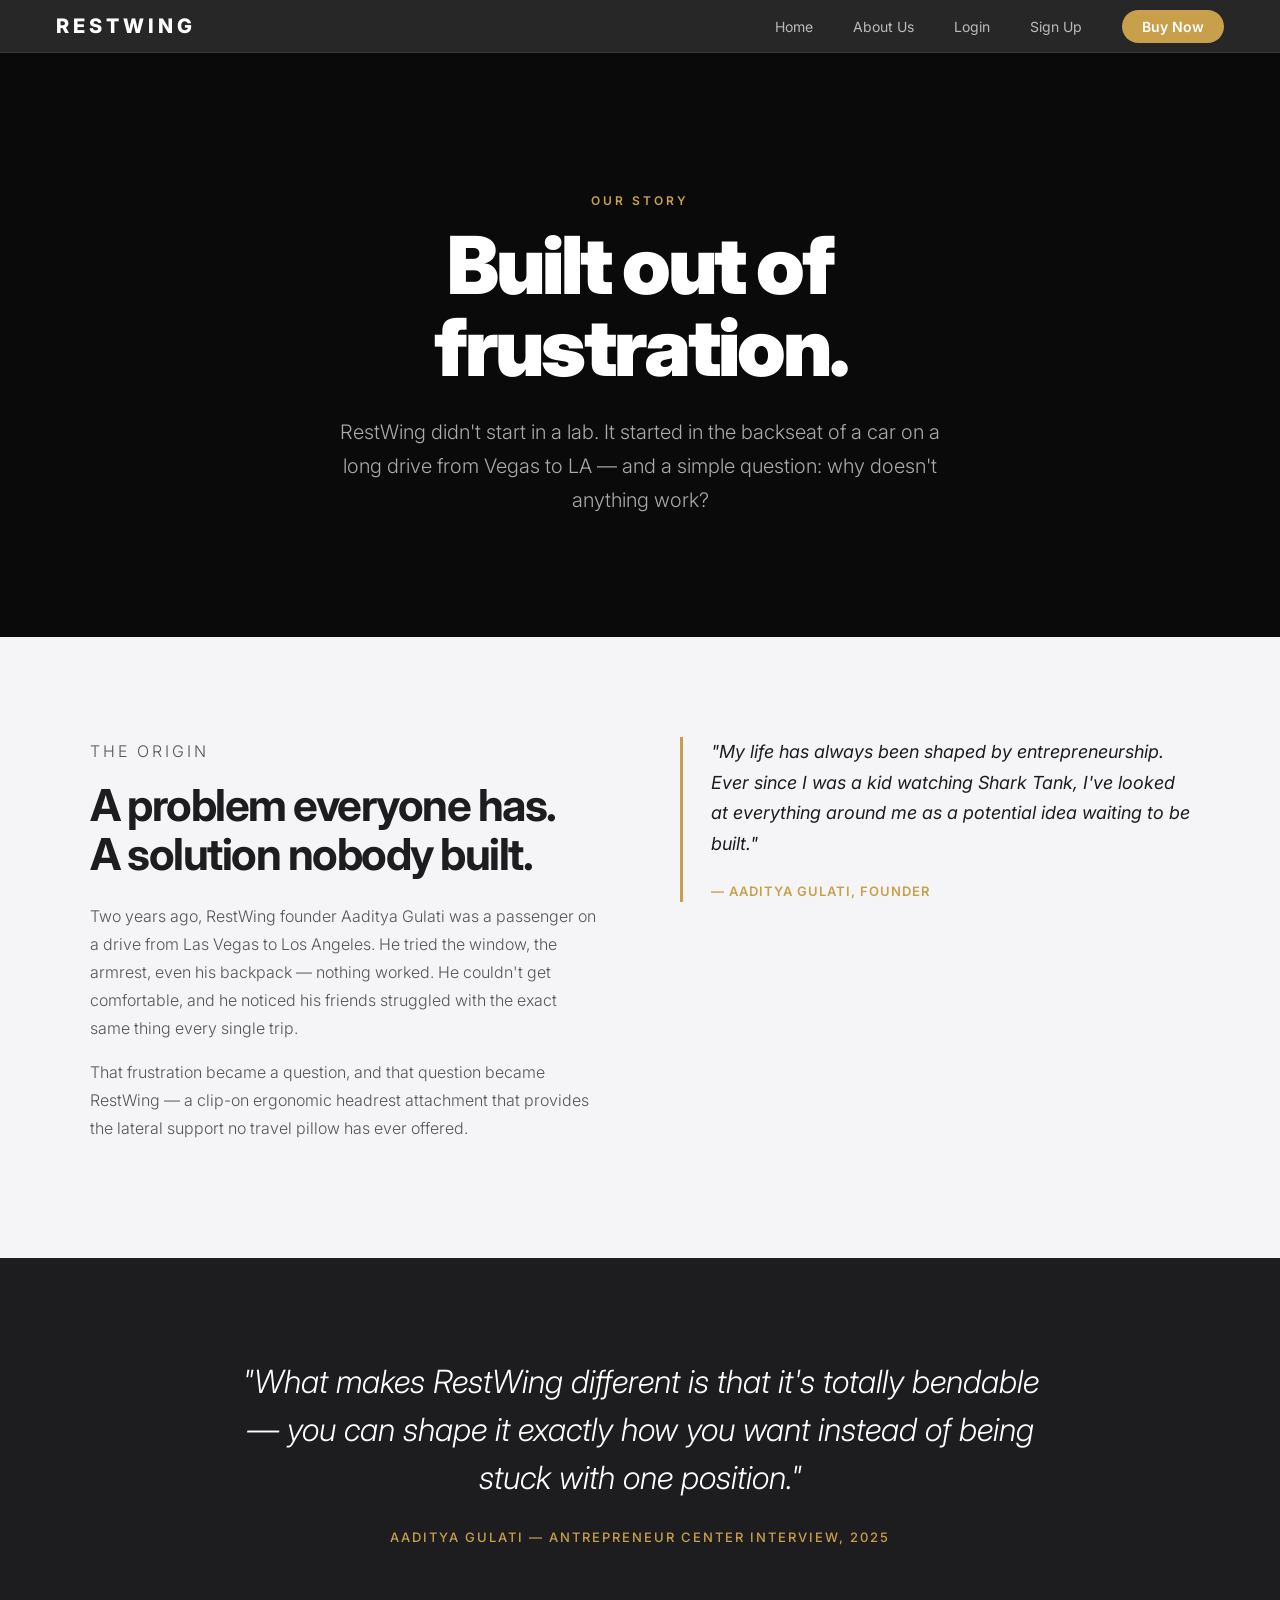
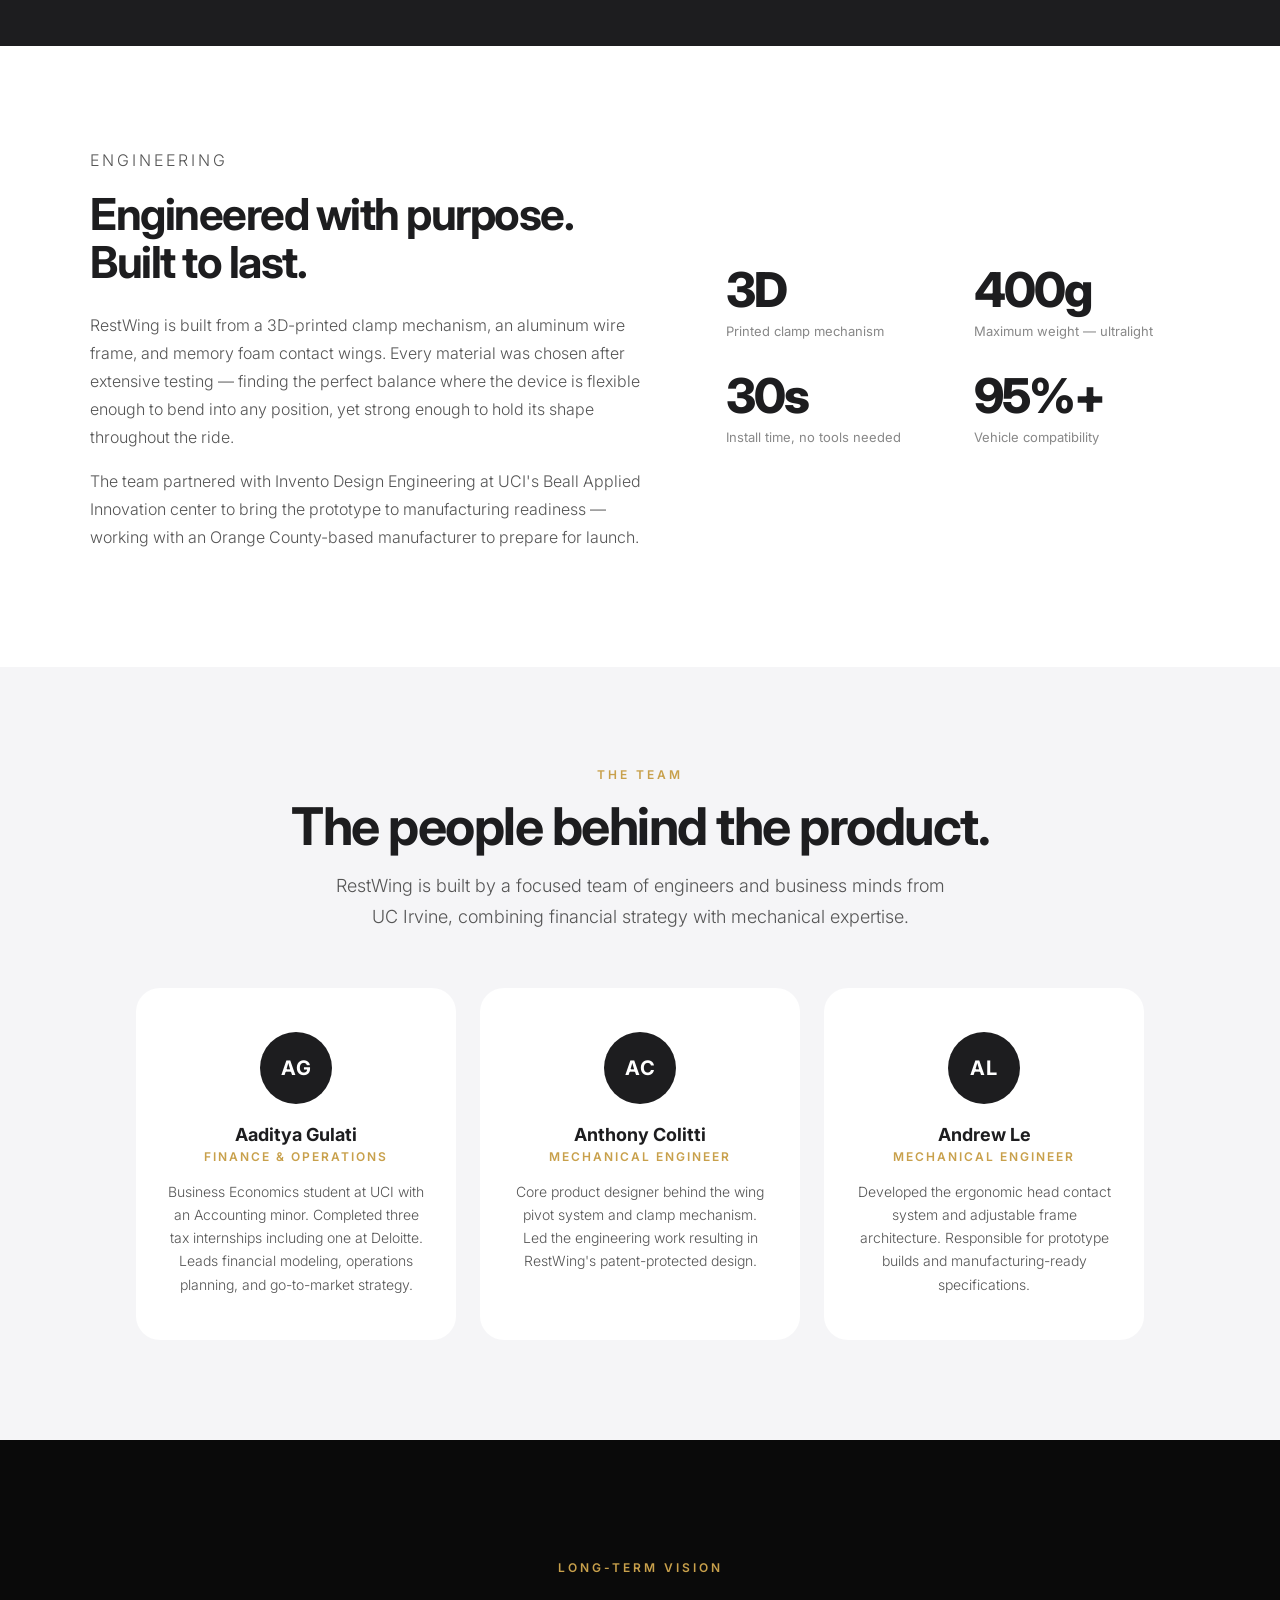
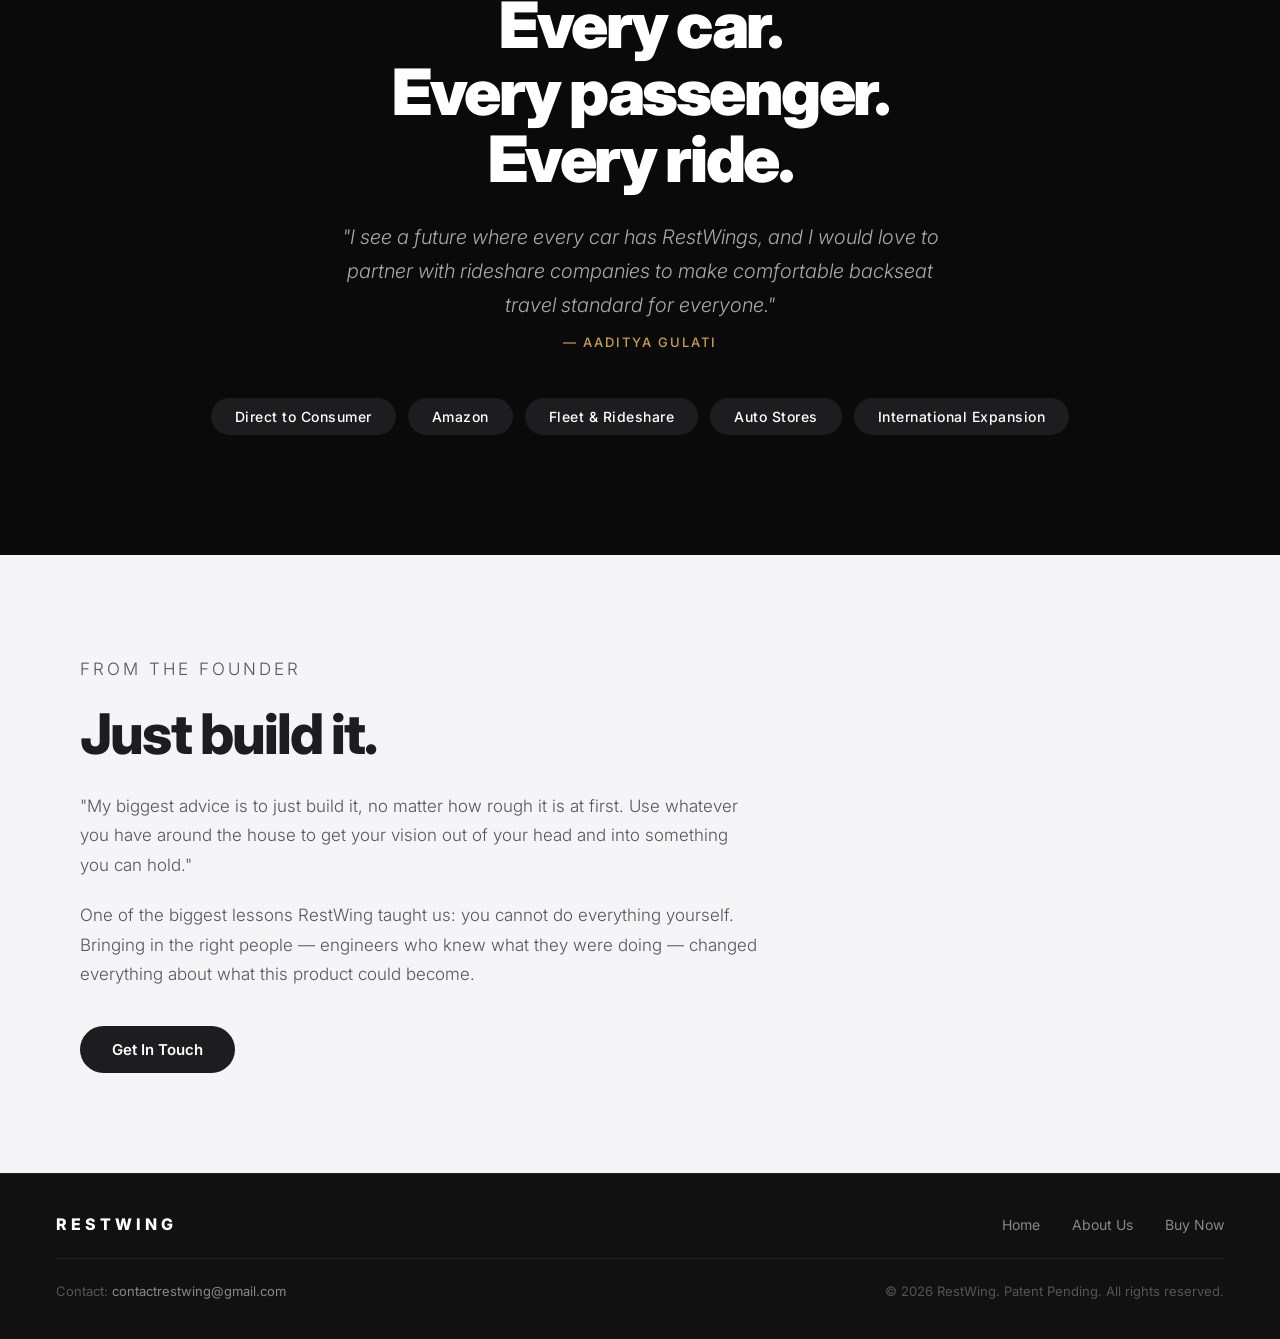
==== commit b0618447: "Nav Bar CTA changed" ====
--- a/aboutus.html
+++ b/aboutus.html
@@ -19,7 +19,7 @@
         <a href="index.html">Home</a>
         <a href="aboutus.html">About Us</a>
         <a href="login.html">Login</a>
-        <a href="signup.html" class="nav-cta">Sign Up</a>
+        <a href="signup.html">Sign Up</a>
         <a href="buynow.html" class="nav-cta">Buy Now</a>
       </nav>
     </header>
